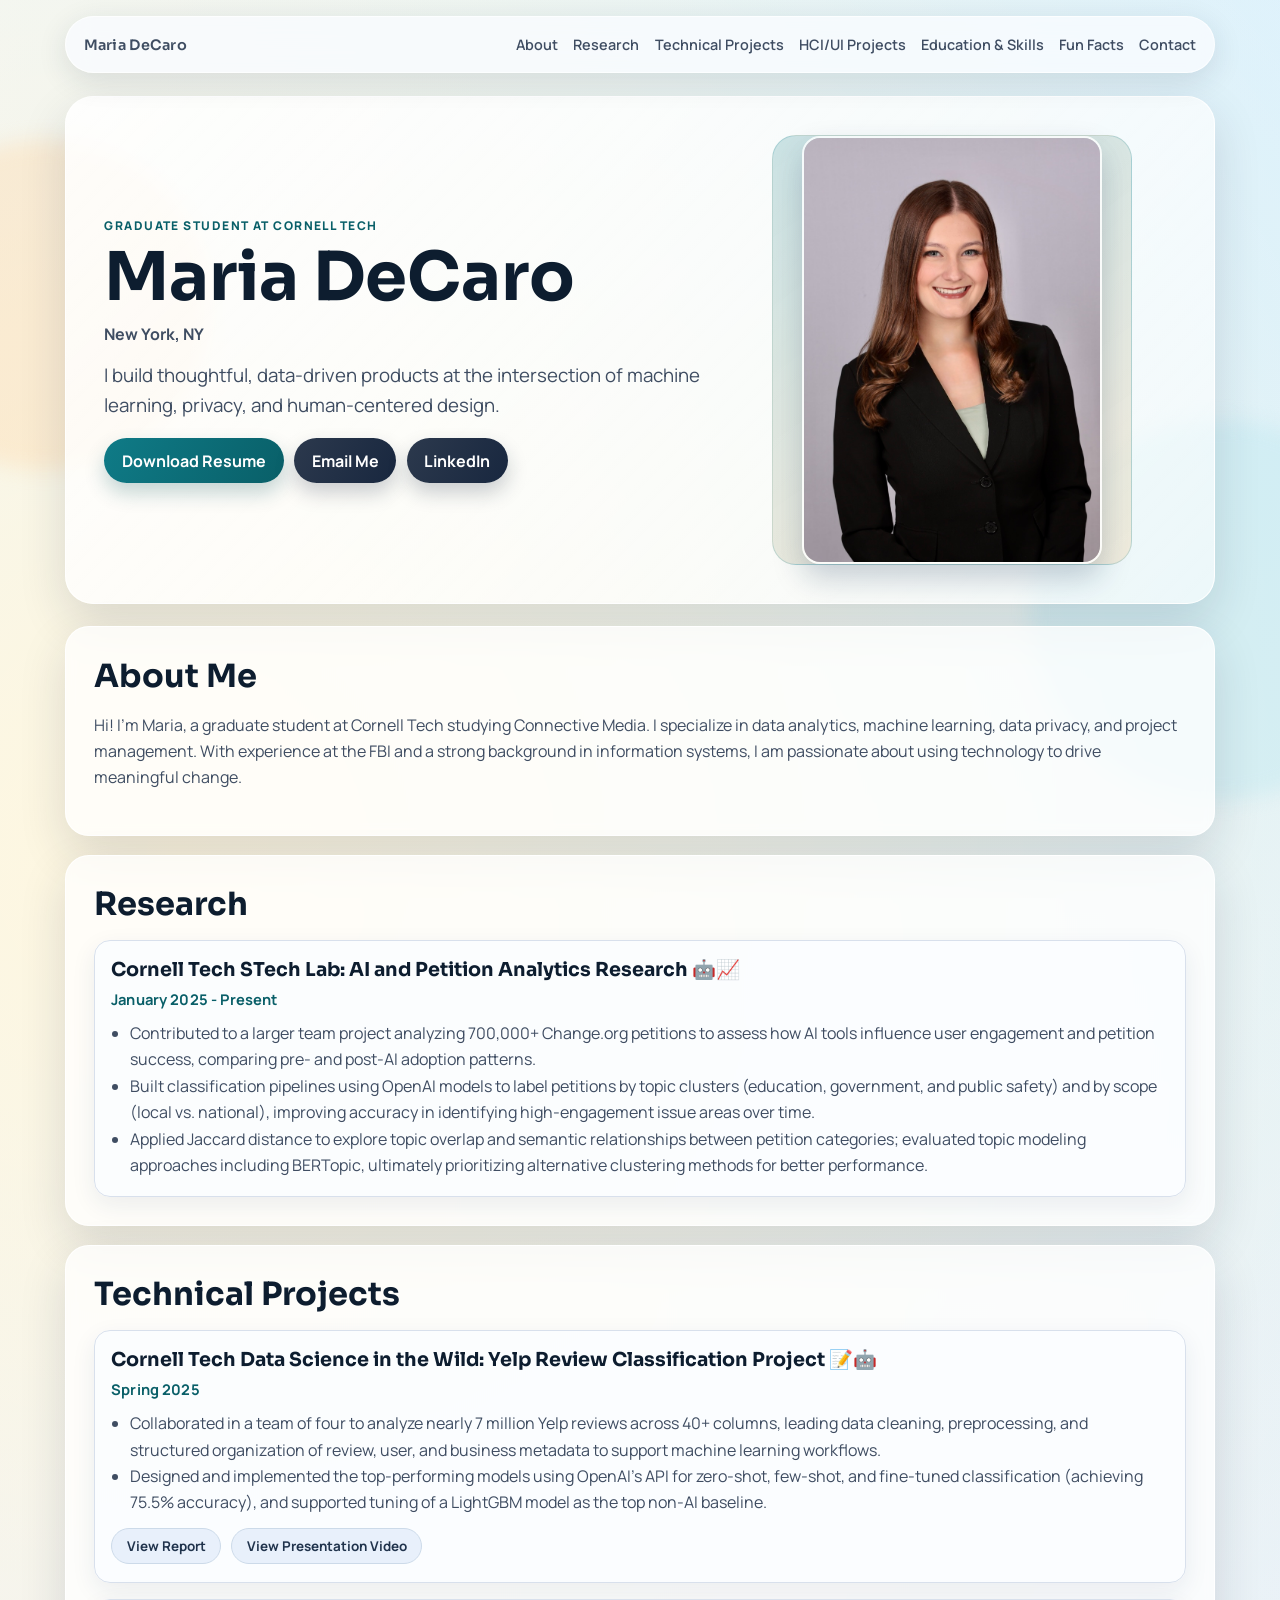
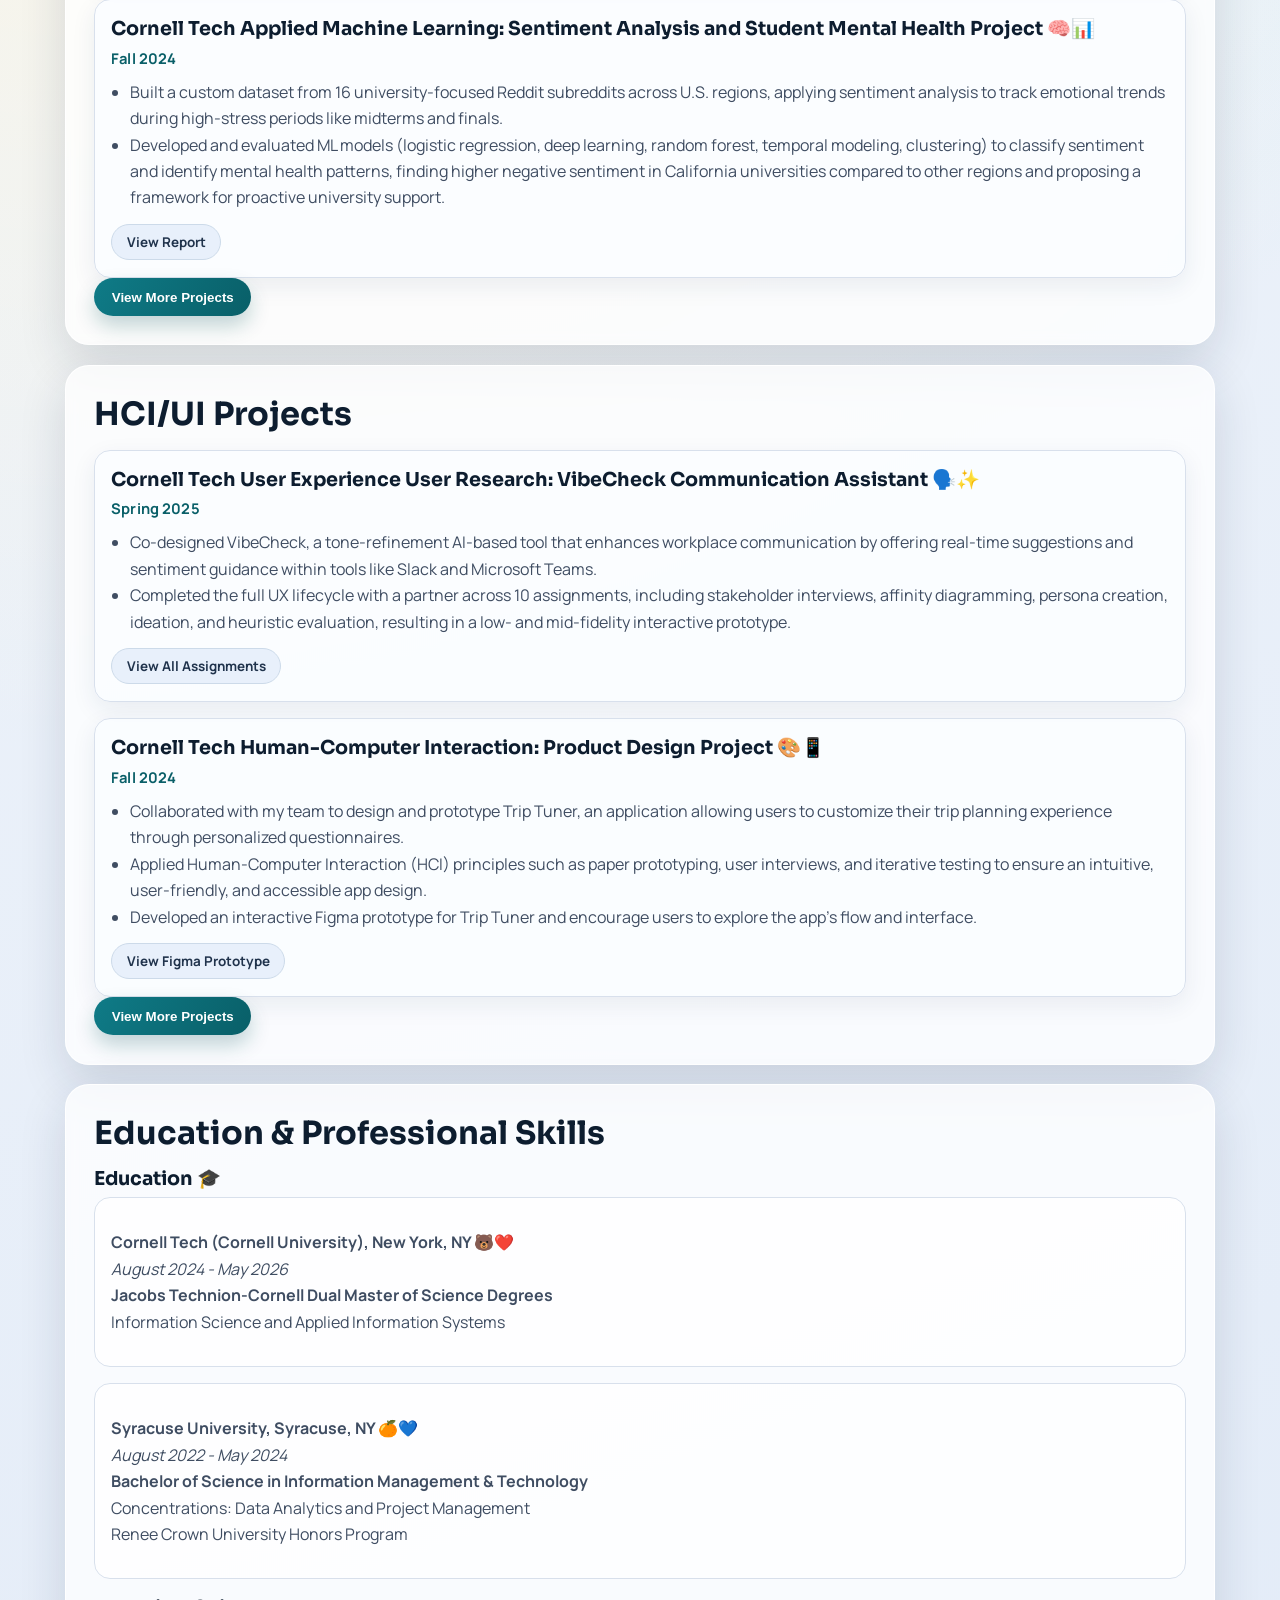
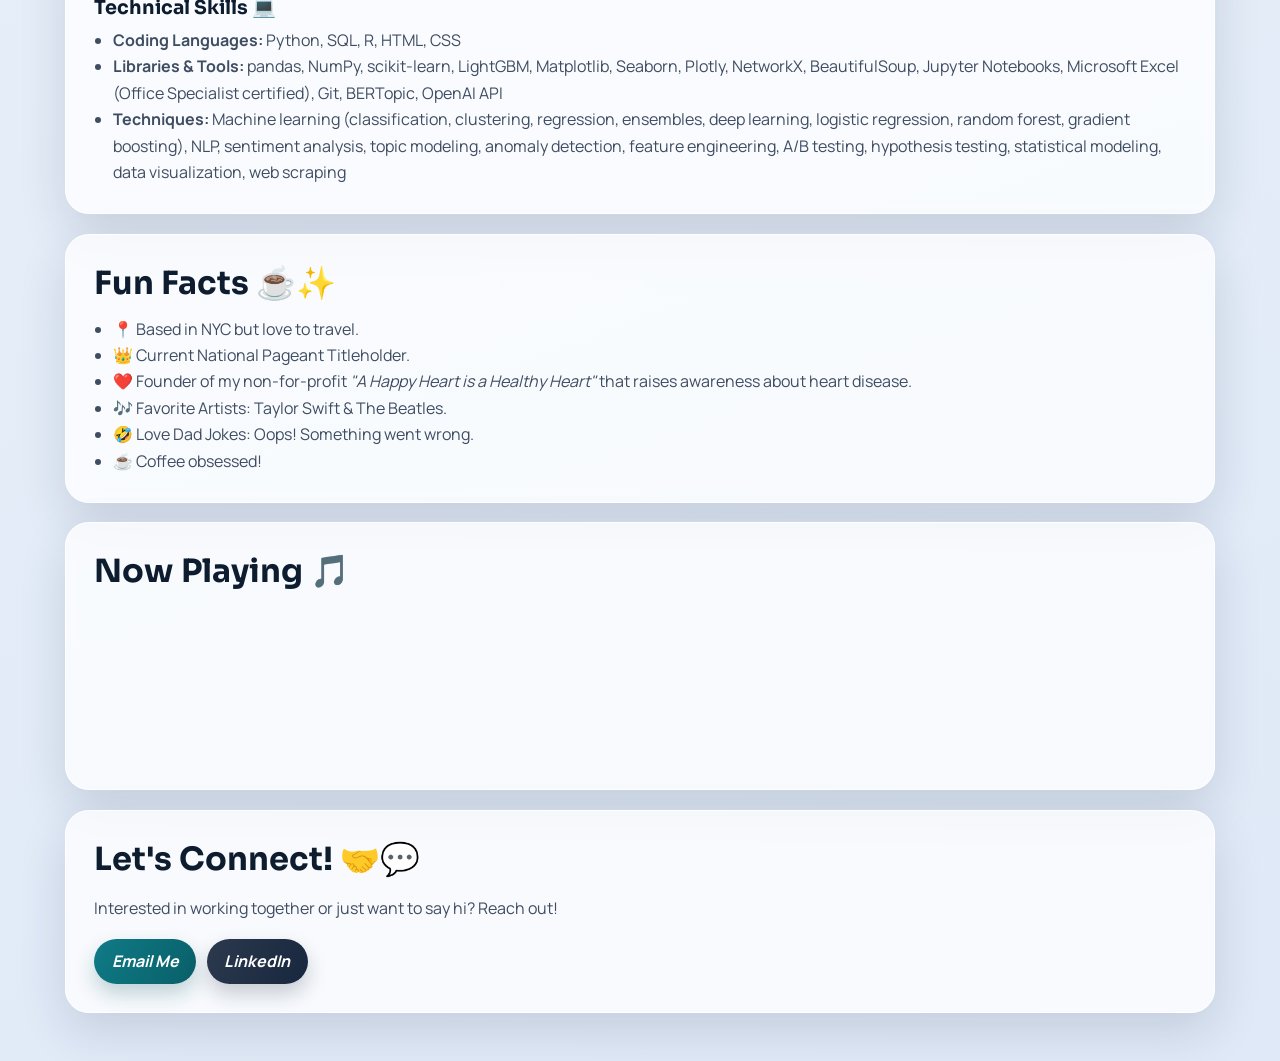
==== index.html @ 607685f5 "updated UI of website" ====
<!DOCTYPE html>
<html lang="en">
<head>
    <meta charset="UTF-8">
    <meta name="viewport" content="width=device-width, initial-scale=1.0">
    <title>Maria DeCaro | Portfolio</title>
    <meta name="description" content="Explore my work, projects, and passions. Let's connect!">
    <meta property="og:url" content="https://maria-decaro.github.io/homepage/">
    <meta property="og:type" content="website">
    <meta property="og:title" content="Maria DeCaro | Portfolio">
    <meta property="og:image" content="https://maria-decaro.github.io/homepage/preview.png">
    <meta property="og:image:alt" content="Maria DeCaro's headshot">
    <meta property="og:description" content="Explore my work, projects, and passions. Let's connect!">
    <meta itemprop="name" content="Maria DeCaro | Portfolio">
    <meta itemprop="description" content="Explore my work, projects, and passions. Let's connect!">
    <meta itemprop="image" content="https://maria-decaro.github.io/homepage/preview.png">
    <script type="application/ld+json">
    {
      "@context": "http://schema.org",
      "@type": "WebPage",
      "name": "Maria DeCaro | Portfolio",
      "image": "https://maria-decaro.github.io/homepage/preview.png",
      "description": "Explore my work, projects, and passions. Let's connect!",
      "url": "https://maria-decaro.github.io/homepage/"
    }
    </script>
    <link rel="alternate" type="text/xml+oembed" href="https://maria-decaro.github.io/homepage/oembed_rich.xml" title="Maria DeCaro | Portfolio">
    <link rel="alternate" type="text/xml+oembed" href="https://maria-decaro.github.io/homepage/oembed_photo.xml" title="Maria DeCaro | Portfolio">
    <link rel="alternate" type="text/xml+oembed" href="https://maria-decaro.github.io/homepage/oembed_video.xml" title="Maria DeCaro | Portfolio">
    <link rel="alternate" type="text/xml+oembed" href="https://maria-decaro.github.io/homepage/oembed_link.xml" title="Maria DeCaro | Portfolio">
    <link rel="alternate" type="application/json+oembed" href="https://maria-decaro.github.io/homepage/oembed_rich.json" title="Maria DeCaro | Portfolio">
    <link rel="alternate" type="application/json+oembed" href="https://maria-decaro.github.io/homepage/oembed_photo.json" title="Maria DeCaro | Portfolio">
    <link rel="alternate" type="application/json+oembed" href="https://maria-decaro.github.io/homepage/oembed_video.json" title="Maria DeCaro | Portfolio">
    <link rel="alternate" type="application/json+oembed" href="https://maria-decaro.github.io/homepage/oembed_link.json" title="Maria DeCaro | Portfolio">
    <link rel="stylesheet" href="css/style.css">
</head>
<body>
    <div class="bg-orb orb-1"></div>
    <div class="bg-orb orb-2"></div>

    <nav class="site-nav">
        <a href="#" class="nav-brand">Maria DeCaro</a>
        <button class="nav-toggle" id="nav-toggle" aria-label="Toggle navigation" aria-expanded="false">
            <span></span>
            <span></span>
            <span></span>
        </button>
        <ul id="nav-menu">
            <li><a href="#about">About</a></li>
            <li><a href="#research">Research</a></li>
            <li><a href="#tech_projects">Technical Projects</a></li>
            <li><a href="#hci_projects">HCI/UI Projects</a></li>
            <li><a href="#education-profskills">Education & Skills</a></li>
            <li><a href="#fun-facts">Fun Facts</a></li>
            <li><a href="#contact">Contact</a></li>
        </ul>
    </nav>

    <header class="hero reveal">
        <div class="hero-copy">
            <p class="eyebrow">Graduate Student at Cornell Tech</p>
            <h1>Maria DeCaro</h1>
            <p class="location">New York, NY</p>
            <p class="lead">I build thoughtful, data-driven products at the intersection of machine learning, privacy, and human-centered design.</p>
            <div class="button-group">
                <a href="Maria_DeCaro_Resume_April2026.pdf" class="btn">Download Resume</a>
                <a href="mailto:mariasdecaro@gmail.com" class="btn btn-secondary">Email Me</a>
                <a href="https://www.linkedin.com/in/maria-decaro/" target="_blank" rel="noopener noreferrer" class="btn btn-secondary">LinkedIn</a>
            </div>
        </div>
        <div class="hero-photo-wrap">
            <img src="headshot.jpg" alt="Portrait of Maria DeCaro" class="profile-image">
        </div>
    </header>

    <main>
        <section id="about" class="panel reveal">
            <h2>About Me</h2>
            <p>Hi! I'm Maria, a graduate student at Cornell Tech studying Connective Media. I specialize in data analytics, machine learning, data privacy, and project management. With experience at the FBI and a strong background in information systems, I am passionate about using technology to drive meaningful change.</p>
        </section>

        <section id="research" class="panel reveal">
            <h2>Research</h2>
            <article class="project">
                <h3><strong>Cornell Tech STech Lab:</strong> AI and Petition Analytics Research 🤖📈</h3>
                <h4>January 2025 - Present</h4>
                <ul>
                    <li>Contributed to a larger team project analyzing 700,000+ Change.org petitions to assess how AI tools influence user engagement and petition success, comparing pre- and post-AI adoption patterns.</li>
                    <li>Built classification pipelines using OpenAI models to label petitions by topic clusters (education, government, and public safety) and by scope (local vs. national), improving accuracy in identifying high-engagement issue areas over time.</li>
                    <li>Applied Jaccard distance to explore topic overlap and semantic relationships between petition categories; evaluated topic modeling approaches including BERTopic, ultimately prioritizing alternative clustering methods for better performance.</li>
                </ul>
            </article>
        </section>

        <section id="tech_projects" class="panel reveal">
            <h2>Technical Projects</h2>
            <article class="project">
                <h3><strong>Cornell Tech Data Science in the Wild:</strong> Yelp Review Classification Project 📝🤖</h3>
                <h4>Spring 2025</h4>
                <ul>
                    <li>Collaborated in a team of four to analyze nearly 7 million Yelp reviews across 40+ columns, leading data cleaning, preprocessing, and structured organization of review, user, and business metadata to support machine learning workflows.</li>
                    <li>Designed and implemented the top-performing models using OpenAI’s API for zero-shot, few-shot, and fine-tuned classification (achieving 75.5% accuracy), and supported tuning of a LightGBM model as the top non-AI baseline.</li>
                </ul>
                <div class="project-actions">
                    <a href="Data_Science_in_the_Wild_Final_Report.pdf" class="btn-small">View Report</a>
                    <a href="https://drive.google.com/file/d/1XoEaKG5qUBzHA_Q3C5388-C3gp7YVzqk/view?usp=sharing" class="btn-small">View Presentation Video</a>
                </div>
            </article>

            <article class="project">
                <h3><strong>Cornell Tech Applied Machine Learning:</strong> Sentiment Analysis and Student Mental Health Project 🧠📊</h3>
                <h4>Fall 2024</h4>
                <ul>
                    <li>Built a custom dataset from 16 university-focused Reddit subreddits across U.S. regions, applying sentiment analysis to track emotional trends during high-stress periods like midterms and finals.</li>
                    <li>Developed and evaluated ML models (logistic regression, deep learning, random forest, temporal modeling, clustering) to classify sentiment and identify mental health patterns, finding higher negative sentiment in California universities compared to other regions and proposing a framework for proactive university support.</li>
                </ul>
                <div class="project-actions">
                    <a href="AML_Final_Report.pdf" class="btn-small">View Report</a>
                </div>
            </article>

            <button id="view-more-tech-projects" class="btn">View More Projects</button>
            <div id="more-tech-projects" class="hidden">
                <article class="project">
                    <h3>Cornell Tech Trust &amp; Safety: Labeling Giveaway Scams on Bluesky 🤖💸</h3>
                    <h4>Spring 2025</h4>
                    <ul>
                        <li>Collaborated in a team of three using pair programming to build a rule-based labeler and design a multi-tiered content moderation policy for detecting fraudulent giveaway scams on Bluesky, integrating platform data and safety principles.</li>
                        <li>Led bot detection work by testing an Isolation Forest model (ultimately ineffective) and implementing a threshold-based method using linear regression on account metrics, achieving 89.5% accuracy in classifying bot-like accounts.</li>
                    </ul>
                    <div class="project-actions">
                        <a href="https://github.com/RachMink/cs5342-spring2025-team7/tree/main/bluesky-assign3" class="btn-small">View Code</a>
                        <a href="https://drive.google.com/file/d/1r-C16cA2pF5BFdZ-2VKHx67okb9uZqFE/view?usp=sharing" class="btn-small">View Presentation Video</a>
                    </div>
                </article>

                <article class="project">
                    <h3>Cornell Tech Applied Machine Learning: Sentiment Analysis on Tweets 🐦📊</h3>
                    <h4>Fall 2024</h4>
                    <ul>
                        <li>Collaborated with my team to implement a hybrid sentiment analysis model on a dataset of labeled and unlabeled tweets, combining both supervised and unsupervised learning methods.</li>
                        <li>Applied text preprocessing (cleaning, tokenization, vectorization) and trained Multinomial Naive Bayes and Logistic Regression classifiers on labeled data.</li>
                        <li>Improved model accuracy to 95.4% by using unsupervised learning to label unlabeled tweets and augment the dataset with Logistic Regression predictions.</li>
                    </ul>
                    <div class="project-actions">
                        <a href="AML_Midterm_Report.pdf" class="btn-small">View Report</a>
                    </div>
                </article>

                <article class="project">
                    <h3>Cornell Tech Building Start-Up Systems: NYC AlgoMatcher Website 🏙️🧠💻</h3>
                    <h4>Spring 2025</h4>
                    <ul>
                        <li>Collaborated in a two-person coding team to develop a public-facing site that helps NYC residents understand which city-run algorithms may process their personal data, based on responses to a 17-question survey.</li>
                        <li>Independently built the full survey page, dynamic progress bar, and navigation bar using React, Next.js, and Tailwind CSS, ensuring a responsive and polished user experience.</li>
                        <li>Led front-end deployment on Vercel, resolving GitHub repo ownership and routing issues by reconfiguring the project structure and restoring proper App Router functionality.</li>
                    </ul>
                    <div class="project-actions">
                        <a href="https://nyc-algo-matcher.vercel.app/" class="btn-small">Deployed Website</a>
                        <a href="https://github.com/maria-decaro/nyc-algo-matcher" class="btn-small">View Code</a>
                    </div>
                </article>

                <article class="project">
                    <h3><strong>Syracuse University Data Mining:</strong> Applied Machine Learning Loan Default Prediction Models 💰📈</h3>
                    <h4>Spring 2024</h4>
                    <ul>
                        <li>Coded a Python program to predict loan default probability using bank data, applying machine learning models such as Random Forest (highest accuracy), Gradient Boosting Machine, and Linear Regression to assess financial risk.</li>
                        <li>Collaborated with teammates to implement SMOTE for imbalanced data handling, improving model performance and gaining insights into borrower risk factors, demonstrating how machine learning can aid banks in decision-making and risk management.</li>
                    </ul>
                    <div class="project-actions">
                        <a href="data_mining_final.pdf" class="btn-small">View Report Presentation</a>
                    </div>
                </article>
            </div>
        </section>

        <section id="hci_projects" class="panel reveal">
            <h2>HCI/UI Projects</h2>
            <article class="project">
                <h3><strong>Cornell Tech User Experience User Research:</strong> VibeCheck Communication Assistant 🗣️✨</h3>
                <h4>Spring 2025</h4>
                <ul>
                    <li>Co-designed VibeCheck, a tone-refinement AI-based tool that enhances workplace communication by offering real-time suggestions and sentiment guidance within tools like Slack and Microsoft Teams.</li>
                    <li>Completed the full UX lifecycle with a partner across 10 assignments, including stakeholder interviews, affinity diagramming, persona creation, ideation, and heuristic evaluation, resulting in a low- and mid-fidelity interactive prototype.</li>
                </ul>
                <div class="project-actions">
                    <a href="https://drive.google.com/drive/folders/1XEyEli1j8WmbD2kFbAJULu0ilezgaVb5?usp=sharing" class="btn-small">View All Assignments</a>
                </div>
            </article>

            <article class="project">
                <h3><strong>Cornell Tech Human-Computer Interaction:</strong> Product Design Project 🎨📱</h3>
                <h4>Fall 2024</h4>
                <ul>
                    <li>Collaborated with my team to design and prototype Trip Tuner, an application allowing users to customize their trip planning experience through personalized questionnaires.</li>
                    <li>Applied Human-Computer Interaction (HCI) principles such as paper prototyping, user interviews, and iterative testing to ensure an intuitive, user-friendly, and accessible app design.</li>
                    <li>Developed an interactive Figma prototype for Trip Tuner and encourage users to explore the app's flow and interface.</li>
                </ul>
                <div class="project-actions">
                    <a href="https://www.figma.com/proto/x0NF2pzCG3eEhROfRzOzbx/Travel-Planning-Assistant?node-id=0-1&t=OelXJfwcU7cAC0zX-1" class="btn-small">View Figma Prototype</a>
                </div>
            </article>

            <button id="view-more-hci-projects" class="btn">View More Projects</button>
            <div id="more-hci-projects" class="hidden">
                <article class="project">
                    <h3>Cornell Tech Psychological and Social Aspects of Technology: Interview Bias and AI 🤖🗣️</h3>
                    <h4>Fall 2024</h4>
                    <ul>
                        <li>Replicated and expanded Martin and Nagao's 1989 study to explore how AI-led interviews influence social desirability bias and self-reported honesty.</li>
                        <li>Designed an experiment with human-led, AI-led, and computerized interview conditions to assess responses, including social desirability and GPA accuracy.</li>
                        <li>Found that AI interviews led to higher social desirability bias, highlighting the psychological dynamics in AI recruitment.</li>
                    </ul>
                    <div class="project-actions">
                        <a href="PyschSocial_Final.pdf" class="btn-small">View Report</a>
                    </div>
                </article>
            </div>
        </section>

        <section id="education-profskills" class="panel reveal">
            <h2>Education &amp; Professional Skills</h2>
            <h3>Education 🎓</h3>

            <div class="school">
                <p><strong>Cornell Tech (Cornell University), New York, NY 🐻❤️</strong><br><em>August 2024 - May 2026</em><br><strong>Jacobs Technion-Cornell Dual Master of Science Degrees</strong><br>Information Science and Applied Information Systems</p>
            </div>

            <div class="school">
                <p><strong>Syracuse University, Syracuse, NY 🍊💙</strong><br><em>August 2022 - May 2024</em><br><strong>Bachelor of Science in Information Management &amp; Technology</strong><br>Concentrations: Data Analytics and Project Management<br>Renee Crown University Honors Program</p>
            </div>

            <h3>Technical Skills 💻</h3>
            <ul>
                <li><strong>Coding Languages:</strong> Python, SQL, R, HTML, CSS</li>
                <li><strong>Libraries &amp; Tools:</strong> pandas, NumPy, scikit-learn, LightGBM, Matplotlib, Seaborn, Plotly, NetworkX, BeautifulSoup, Jupyter Notebooks, Microsoft Excel (Office Specialist certified), Git, BERTopic, OpenAI API</li>
                <li><strong>Techniques:</strong> Machine learning (classification, clustering, regression, ensembles, deep learning, logistic regression, random forest, gradient boosting), NLP, sentiment analysis, topic modeling, anomaly detection, feature engineering, A/B testing, hypothesis testing, statistical modeling, data visualization, web scraping</li>
            </ul>
        </section>

        <section id="fun-facts" class="panel reveal">
            <h2>Fun Facts ☕✨</h2>
            <ul>
                <li>📍 Based in NYC but love to travel.</li>
                <li>👑 Current National Pageant Titleholder.</li>
                <li>❤️ Founder of my non-for-profit <i>"A Happy Heart is a Healthy Heart"</i> that raises awareness about heart disease.</li>
                <li>🎶 Favorite Artists: Taylor Swift &amp; The Beatles.</li>
                <li>🤣 Love Dad Jokes: <span id="dad-joke">Loading joke...</span></li>
                <li>☕ Coffee obsessed!</li>
            </ul>
        </section>

        <section id="music" class="panel reveal">
            <h2>Now Playing 🎵</h2>
            <iframe src="https://open.spotify.com/embed/track/6VsvKPJ4xjVNKpI8VVZ3SV" width="100%" height="152" loading="lazy" frameborder="0" allow="autoplay; encrypted-media"></iframe>
        </section>

        <section id="contact" class="panel reveal">
            <h2>Let's Connect! 🤝💬</h2>
            <p>Interested in working together or just want to say hi? Reach out!</p>
            <address class="button-group">
                <a href="mailto:mariasdecaro@gmail.com" class="btn">Email Me</a>
                <a href="https://www.linkedin.com/in/maria-decaro/" target="_blank" rel="noopener noreferrer" class="btn btn-secondary">LinkedIn</a>
            </address>
        </section>
    </main>

    <script src="js/script.js?v=2.0"></script>
</body>
</html>
---- css/style.css ----
@import url("https://fonts.googleapis.com/css2?family=Manrope:wght@400;500;600;700;800&family=Sora:wght@600;700;800&display=swap");

:root {
    --bg-base: #f4f7fb;
    --bg-deep: #dfe9f7;
    --ink-strong: #1d2938;
    --ink-soft: #3f4d62;
    --line: #d8e0ec;
    --brand: #0f7b87;
    --brand-strong: #095f68;
    --accent: #f2a341;
    --card: rgba(255, 255, 255, 0.76);
    --shadow: 0 18px 48px rgba(18, 36, 67, 0.14);
    --radius-lg: 24px;
    --radius-md: 16px;
}

*,
*::before,
*::after {
    box-sizing: border-box;
}

html {
    scroll-behavior: smooth;
}

body {
    margin: 0;
    min-height: 100vh;
    font-family: "Manrope", sans-serif;
    color: var(--ink-strong);
    background:
        radial-gradient(circle at 14% 20%, #fff7df 0%, transparent 42%),
        radial-gradient(circle at 86% 8%, #d5f0ff 0%, transparent 38%),
        linear-gradient(160deg, var(--bg-base), var(--bg-deep));
    overflow-x: hidden;
}

.bg-orb {
    position: fixed;
    z-index: -1;
    border-radius: 50%;
    filter: blur(10px);
    opacity: 0.36;
    animation: float 16s ease-in-out infinite;
}

.orb-1 {
    width: 330px;
    height: 330px;
    background: #ffd8a8;
    left: -120px;
    top: 140px;
}

.orb-2 {
    width: 380px;
    height: 380px;
    background: #b7e6ef;
    right: -130px;
    top: 420px;
    animation-delay: -6s;
}

.site-nav {
    position: sticky;
    top: 0;
    z-index: 99;
    width: min(1150px, calc(100% - 2rem));
    margin: 1rem auto 0;
    padding: 0.9rem 1.1rem;
    border: 1px solid rgba(255, 255, 255, 0.7);
    border-radius: 999px;
    background: rgba(249, 252, 255, 0.8);
    backdrop-filter: blur(12px);
    box-shadow: 0 8px 30px rgba(24, 40, 63, 0.12);
    display: flex;
    align-items: center;
    justify-content: space-between;
    gap: 1rem;
}

.nav-brand {
    text-decoration: none;
    color: var(--ink-strong);
    font-weight: 800;
    font-family: "Sora", sans-serif;
    letter-spacing: 0.02em;
}

.site-nav ul {
    list-style: none;
    margin: 0;
    padding: 0;
    display: flex;
    align-items: center;
    gap: 0.95rem;
}

.site-nav a {
    color: var(--ink-soft);
    text-decoration: none;
    font-weight: 600;
    font-size: 0.9rem;
    transition: color 0.25s ease;
}

.site-nav a:hover,
.site-nav a:focus-visible {
    color: var(--brand-strong);
}

.nav-toggle {
    display: none;
    border: 0;
    background: transparent;
    padding: 0.25rem;
    cursor: pointer;
}

.nav-toggle span {
    display: block;
    width: 26px;
    height: 2.6px;
    border-radius: 6px;
    background: var(--ink-strong);
    margin: 4.4px 0;
}

.hero {
    width: min(1150px, calc(100% - 2rem));
    margin: 1.4rem auto 0;
    padding: clamp(1.4rem, 3vw, 3rem);
    border-radius: calc(var(--radius-lg) + 4px);
    border: 1px solid rgba(255, 255, 255, 0.9);
    background: linear-gradient(135deg, rgba(255, 255, 255, 0.86), rgba(255, 255, 255, 0.58));
    box-shadow: var(--shadow);
    display: grid;
    gap: 1.6rem;
    grid-template-columns: 1.2fr 0.9fr;
    align-items: center;
}

.eyebrow {
    margin: 0;
    text-transform: uppercase;
    letter-spacing: 0.12em;
    font-size: 0.75rem;
    color: var(--brand-strong);
    font-weight: 800;
}

h1,
h2,
h3 {
    margin: 0;
    font-family: "Sora", sans-serif;
    color: #0d1d2f;
}

h1 {
    font-size: clamp(2.3rem, 7vw, 4.2rem);
    line-height: 1.05;
    margin-top: 0.35rem;
}

h2 {
    font-size: clamp(1.45rem, 3.2vw, 2rem);
    margin-bottom: 0.8rem;
}

h3 {
    font-size: clamp(1.03rem, 2.2vw, 1.2rem);
    line-height: 1.35;
    margin-bottom: 0.35rem;
}

h4 {
    margin: 0 0 0.7rem;
    color: var(--brand-strong);
    font-size: 0.92rem;
    letter-spacing: 0.01em;
}

.lead,
.location {
    color: var(--ink-soft);
}

.lead {
    font-size: clamp(1rem, 2.2vw, 1.17rem);
    line-height: 1.62;
    max-width: 62ch;
    margin: 0.8rem 0 0;
}

.location {
    margin: 0.55rem 0 0;
    font-weight: 700;
}

.hero-photo-wrap {
    justify-self: center;
    display: grid;
    place-items: center;
    width: min(100%, 360px);
    aspect-ratio: 0.93;
    border-radius: 24px;
    background: linear-gradient(145deg, rgba(15, 123, 135, 0.2), rgba(242, 163, 65, 0.16));
    border: 1px solid rgba(15, 123, 135, 0.18);
}

.profile-image {
    width: calc(100% - 1.3rem);
    max-width: 300px;
    border-radius: 18px;
    border: 2px solid rgba(255, 255, 255, 0.8);
    box-shadow: 0 14px 30px rgba(15, 42, 76, 0.22);
    transition: transform 0.35s ease;
}

.hero-photo-wrap:hover .profile-image {
    transform: translateY(-6px);
}

main {
    width: min(1150px, calc(100% - 2rem));
    margin: 1.4rem auto 3rem;
    display: grid;
    gap: 1.2rem;
}

.panel {
    border-radius: var(--radius-lg);
    border: 1px solid rgba(255, 255, 255, 0.9);
    background: var(--card);
    backdrop-filter: blur(6px);
    box-shadow: var(--shadow);
    padding: clamp(1.1rem, 2.2vw, 1.9rem);
}

.project {
    margin-top: 1rem;
    padding: 1rem 1rem 1.1rem;
    border-radius: var(--radius-md);
    border: 1px solid var(--line);
    background: rgba(250, 253, 255, 0.82);
    box-shadow: 0 8px 24px rgba(23, 48, 84, 0.08);
}

p,
li {
    line-height: 1.65;
    color: var(--ink-soft);
}

ul {
    margin: 0.35rem 0 0;
    padding-left: 1.2rem;
}

.school {
    margin-bottom: 1rem;
    padding: 0.95rem 1rem;
    border: 1px solid var(--line);
    border-radius: var(--radius-md);
    background: rgba(255, 255, 255, 0.7);
}

.button-group,
.project-actions {
    display: flex;
    flex-wrap: wrap;
    gap: 0.65rem;
}

.button-group {
    margin-top: 1.1rem;
}

.project-actions {
    margin-top: 0.8rem;
}

.btn,
.btn-small {
    text-decoration: none;
    cursor: pointer;
    border-radius: 999px;
    border: 0;
    transition: transform 0.2s ease, box-shadow 0.2s ease, background-color 0.2s ease;
}

.btn {
    display: inline-flex;
    align-items: center;
    justify-content: center;
    padding: 0.72rem 1.1rem;
    font-weight: 700;
    background: linear-gradient(120deg, var(--brand), var(--brand-strong));
    color: #fff;
    box-shadow: 0 10px 20px rgba(10, 79, 86, 0.24);
}

.btn-secondary {
    background: linear-gradient(120deg, #2c394d, #18273f);
    box-shadow: 0 10px 20px rgba(21, 36, 58, 0.22);
}

.btn-small {
    display: inline-flex;
    align-items: center;
    justify-content: center;
    padding: 0.5rem 0.9rem;
    font-size: 0.84rem;
    font-weight: 700;
    background: #e8f0fb;
    color: #20334c;
    border: 1px solid #ccdae9;
}

.btn:hover,
.btn-small:hover,
.btn:focus-visible,
.btn-small:focus-visible {
    transform: translateY(-2px);
}

.btn-small:hover,
.btn-small:focus-visible {
    background: #dce9f9;
}

.hidden {
    display: none;
}

#music iframe {
    border: 0;
    border-radius: 14px;
}

.reveal {
    opacity: 0;
    transform: translateY(18px);
    transition: opacity 0.55s ease, transform 0.55s ease;
}

.reveal.show {
    opacity: 1;
    transform: translateY(0);
}

@media (max-width: 980px) {
    .hero {
        grid-template-columns: 1fr;
    }

    .hero-photo-wrap {
        width: min(88%, 320px);
    }
}

@media (max-width: 860px) {
    .nav-toggle {
        display: block;
    }

    .site-nav {
        border-radius: 24px;
        flex-wrap: wrap;
    }

    .site-nav ul {
        display: none;
        width: 100%;
        flex-direction: column;
        align-items: flex-start;
        padding: 0.5rem 0.35rem 0.2rem;
        border-top: 1px solid rgba(34, 56, 82, 0.12);
    }

    .site-nav ul.active {
        display: flex;
    }

    .site-nav ul a {
        padding: 0.35rem 0;
    }
}

@media (max-width: 520px) {
    .site-nav,
    .hero,
    main {
        width: calc(100% - 1rem);
    }

    .btn {
        width: 100%;
    }

    .button-group {
        width: 100%;
    }
}

@keyframes float {
    0%,
    100% {
        transform: translateY(0px);
    }
    50% {
        transform: translateY(-18px);
    }
}
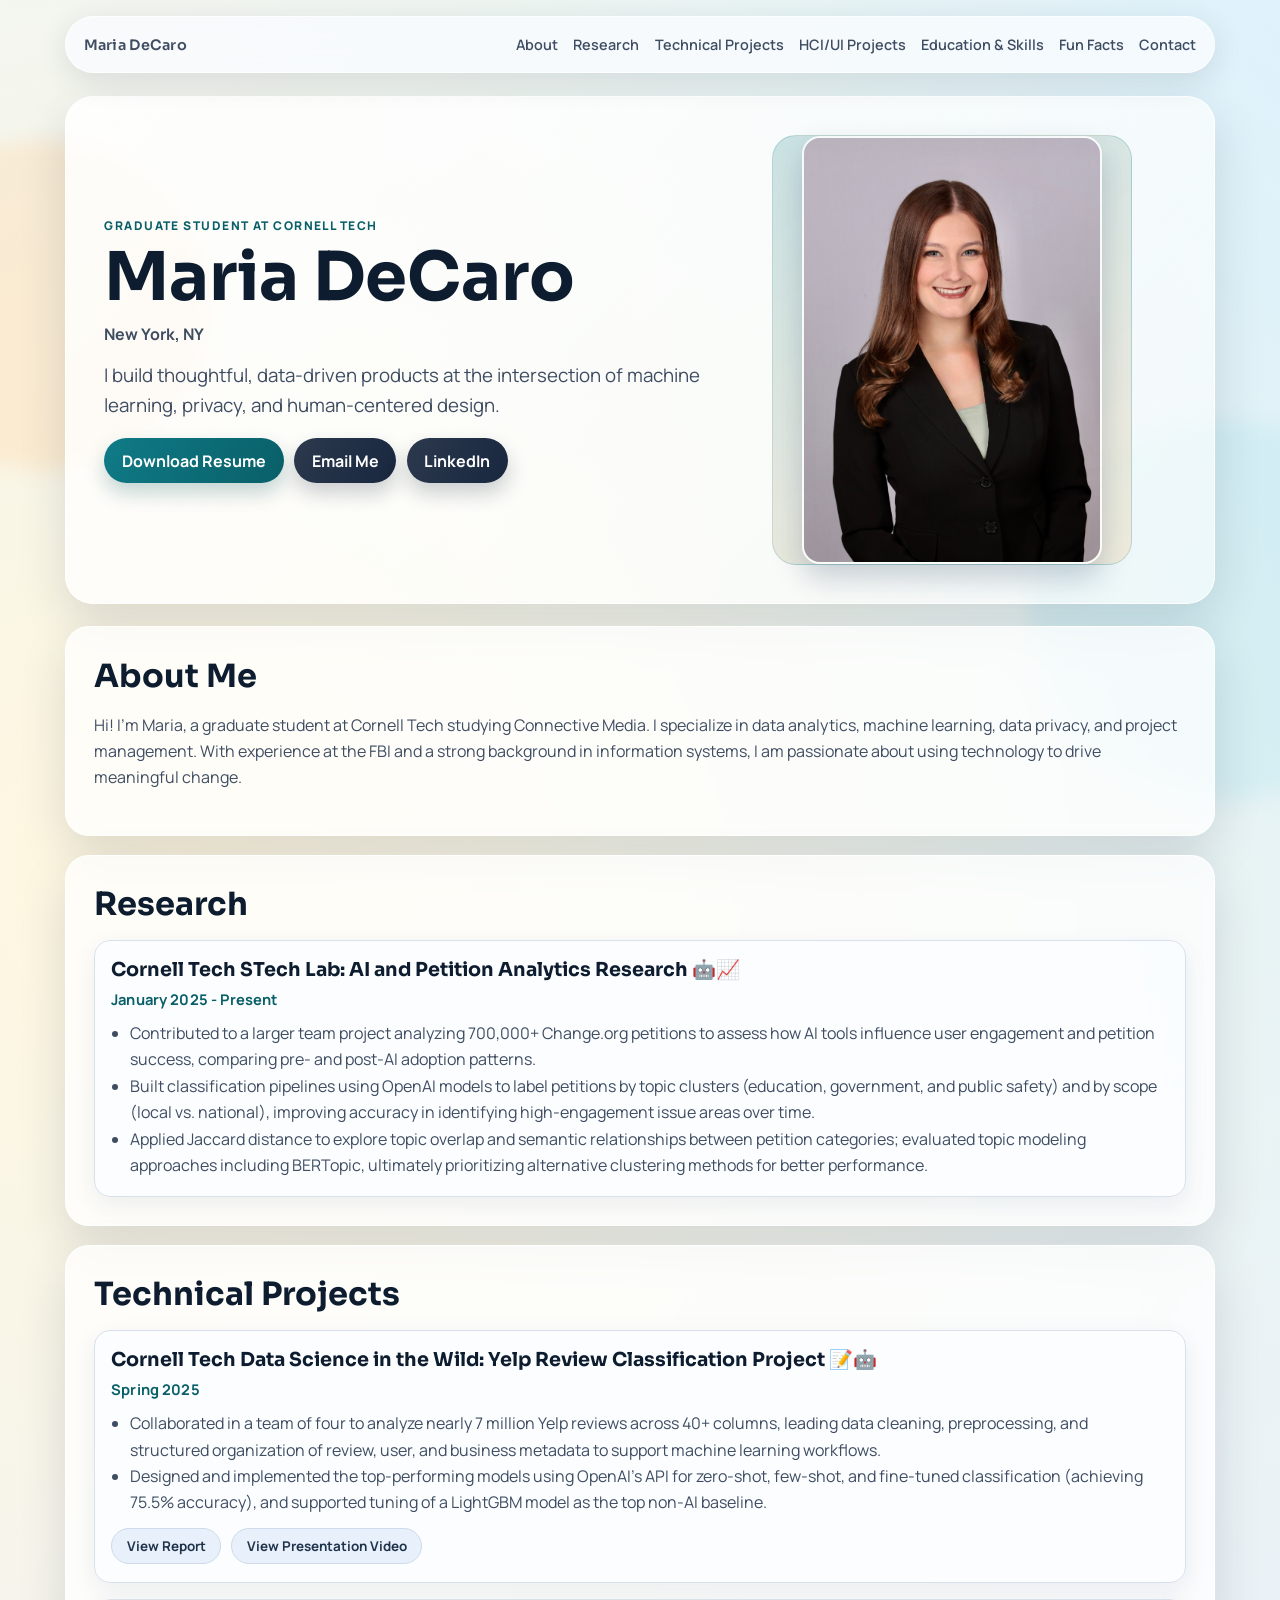
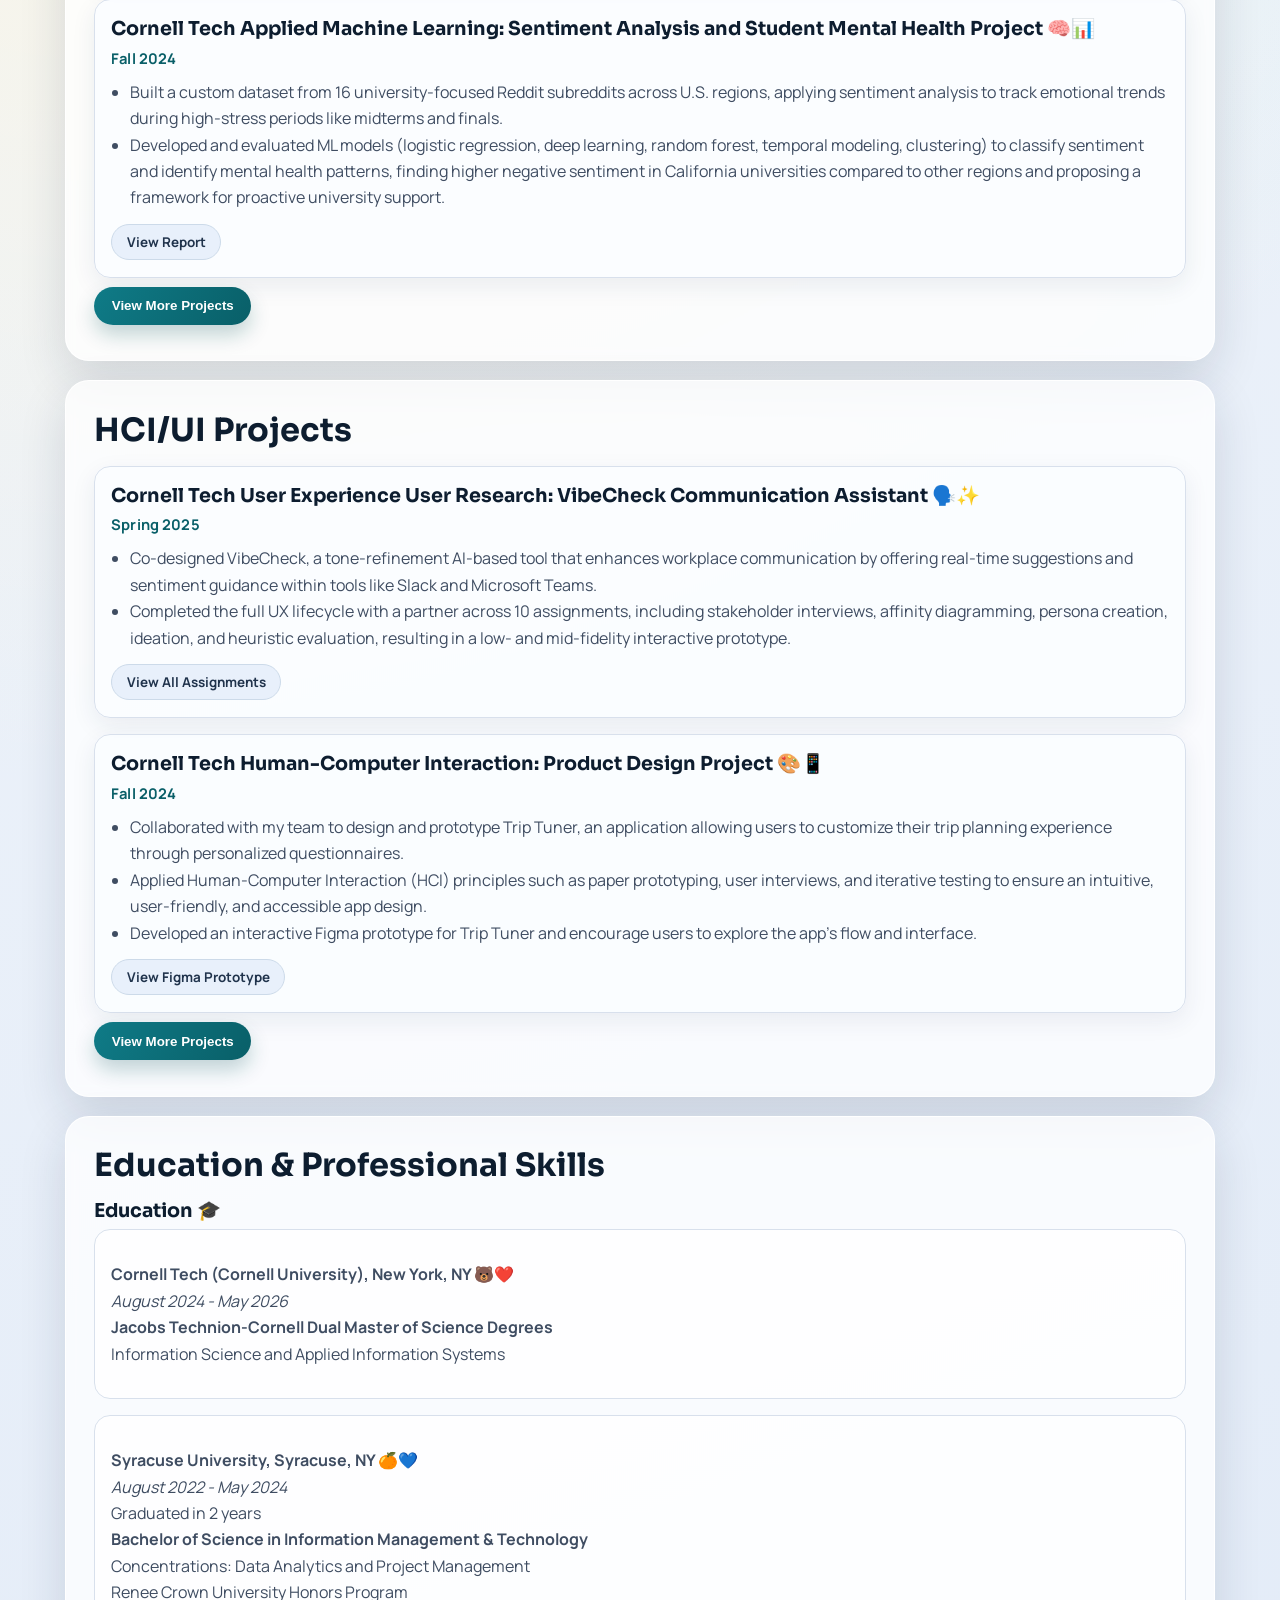
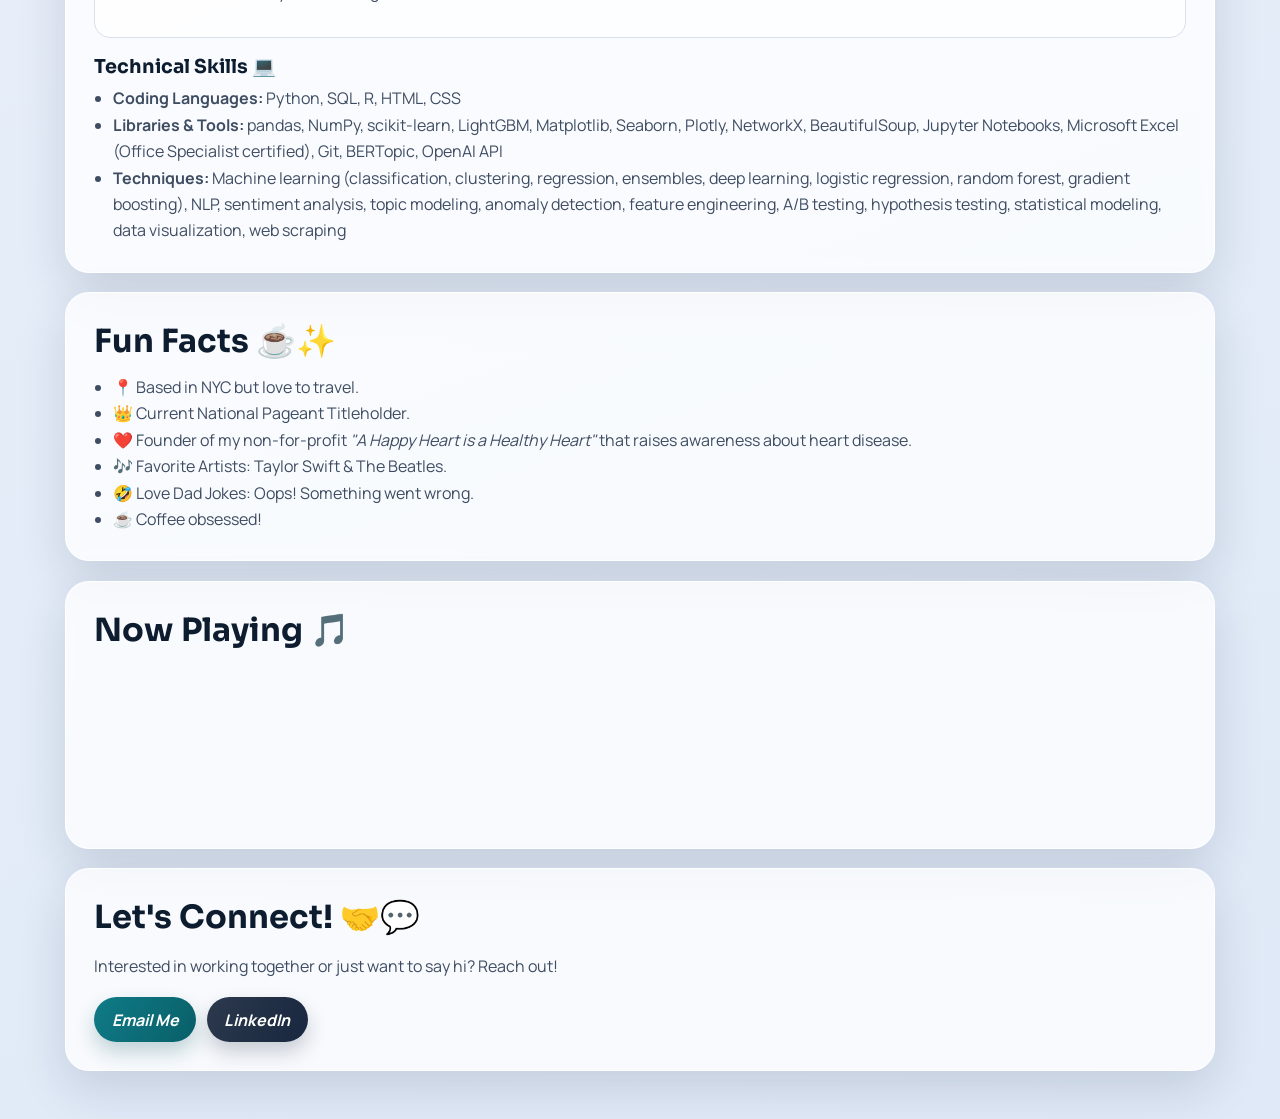
==== commit d050620b: "fixed preview and button spacing" ====
--- a/index.html
+++ b/index.html
@@ -8,18 +8,18 @@
     <meta property="og:url" content="https://maria-decaro.github.io/homepage/">
     <meta property="og:type" content="website">
     <meta property="og:title" content="Maria DeCaro | Portfolio">
-    <meta property="og:image" content="https://maria-decaro.github.io/homepage/preview.png">
+    <meta property="og:image" content="https://maria-decaro.github.io/homepage/preview.jpg">
     <meta property="og:image:alt" content="Maria DeCaro's headshot">
     <meta property="og:description" content="Explore my work, projects, and passions. Let's connect!">
     <meta itemprop="name" content="Maria DeCaro | Portfolio">
     <meta itemprop="description" content="Explore my work, projects, and passions. Let's connect!">
-    <meta itemprop="image" content="https://maria-decaro.github.io/homepage/preview.png">
+    <meta itemprop="image" content="https://maria-decaro.github.io/homepage/preview.jpg">
     <script type="application/ld+json">
     {
       "@context": "http://schema.org",
       "@type": "WebPage",
       "name": "Maria DeCaro | Portfolio",
-      "image": "https://maria-decaro.github.io/homepage/preview.png",
+      "image": "https://maria-decaro.github.io/homepage/preview.jpg",
       "description": "Explore my work, projects, and passions. Let's connect!",
       "url": "https://maria-decaro.github.io/homepage/"
     }
@@ -32,7 +32,7 @@
     <link rel="alternate" type="application/json+oembed" href="https://maria-decaro.github.io/homepage/oembed_photo.json" title="Maria DeCaro | Portfolio">
     <link rel="alternate" type="application/json+oembed" href="https://maria-decaro.github.io/homepage/oembed_video.json" title="Maria DeCaro | Portfolio">
     <link rel="alternate" type="application/json+oembed" href="https://maria-decaro.github.io/homepage/oembed_link.json" title="Maria DeCaro | Portfolio">
-    <link rel="stylesheet" href="css/style.css">
+    <link rel="stylesheet" href="css/style.css?v=2.4">
 </head>
 <body>
     <div class="bg-orb orb-1"></div>
@@ -119,7 +119,9 @@
                 </div>
             </article>
 
-            <button id="view-more-tech-projects" class="btn">View More Projects</button>
+            <div class="view-more-wrap">
+                <button id="view-more-tech-projects" class="btn">View More Projects</button>
+            </div>
             <div id="more-tech-projects" class="hidden">
                 <article class="project">
                     <h3>Cornell Tech Trust &amp; Safety: Labeling Giveaway Scams on Bluesky 🤖💸</h3>
@@ -202,7 +204,9 @@
                 </div>
             </article>
 
-            <button id="view-more-hci-projects" class="btn">View More Projects</button>
+            <div class="view-more-wrap">
+                <button id="view-more-hci-projects" class="btn">View More Projects</button>
+            </div>
             <div id="more-hci-projects" class="hidden">
                 <article class="project">
                     <h3>Cornell Tech Psychological and Social Aspects of Technology: Interview Bias and AI 🤖🗣️</h3>
@@ -228,7 +232,7 @@
             </div>
 
             <div class="school">
-                <p><strong>Syracuse University, Syracuse, NY 🍊💙</strong><br><em>August 2022 - May 2024</em><br><strong>Bachelor of Science in Information Management &amp; Technology</strong><br>Concentrations: Data Analytics and Project Management<br>Renee Crown University Honors Program</p>
+                <p><strong>Syracuse University, Syracuse, NY 🍊💙</strong><br><em>August 2022 - May 2024</em><br>Graduated in 2 years<br><strong>Bachelor of Science in Information Management &amp; Technology</strong><br>Concentrations: Data Analytics and Project Management<br>Renee Crown University Honors Program</p>
             </div>
 
             <h3>Technical Skills 💻</h3>
--- a/css/style.css
+++ b/css/style.css
@@ -336,6 +336,17 @@
     display: none;
 }
 
+.view-more-wrap {
+    display: flex;
+    justify-content: flex-start;
+    margin-top: 0.55rem;
+    margin-bottom: 0.45rem;
+}
+
+.view-more-wrap .btn {
+    margin: 0;
+}
+
 #music iframe {
     border: 0;
     border-radius: 14px;
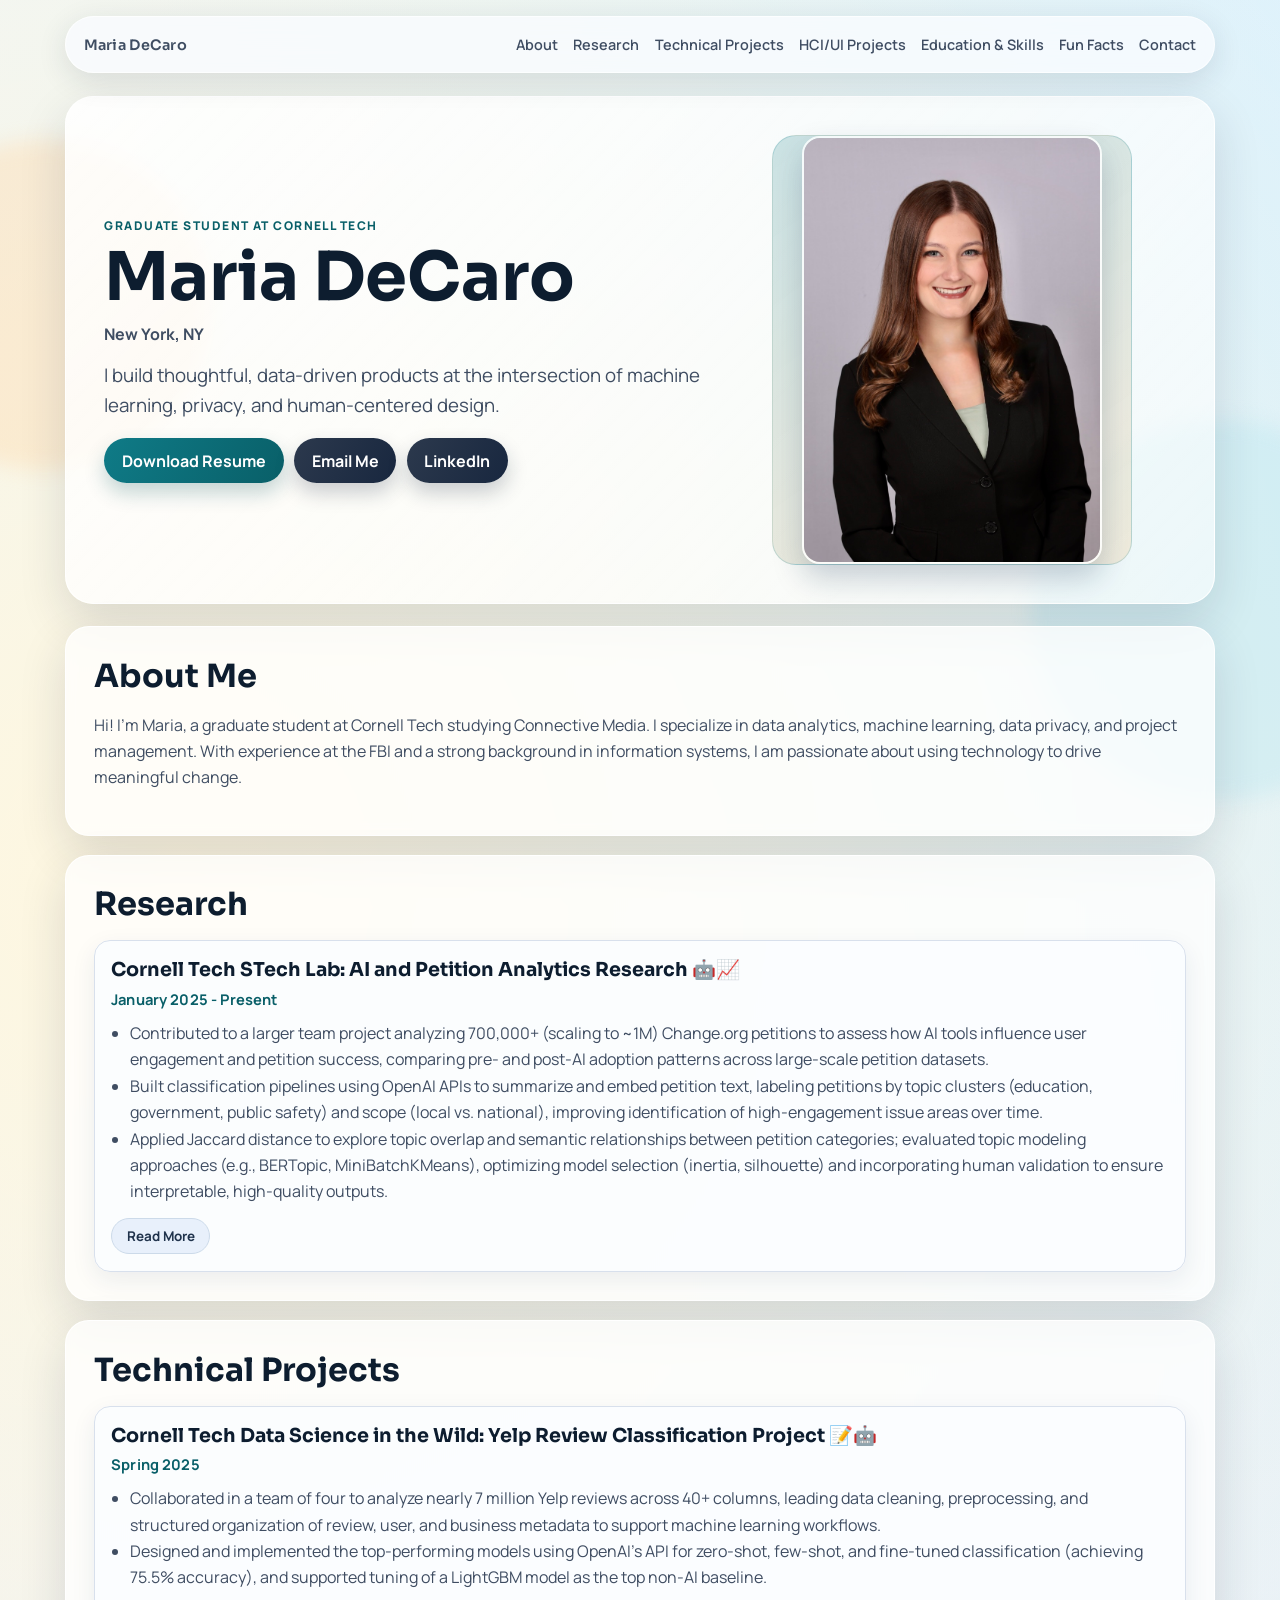
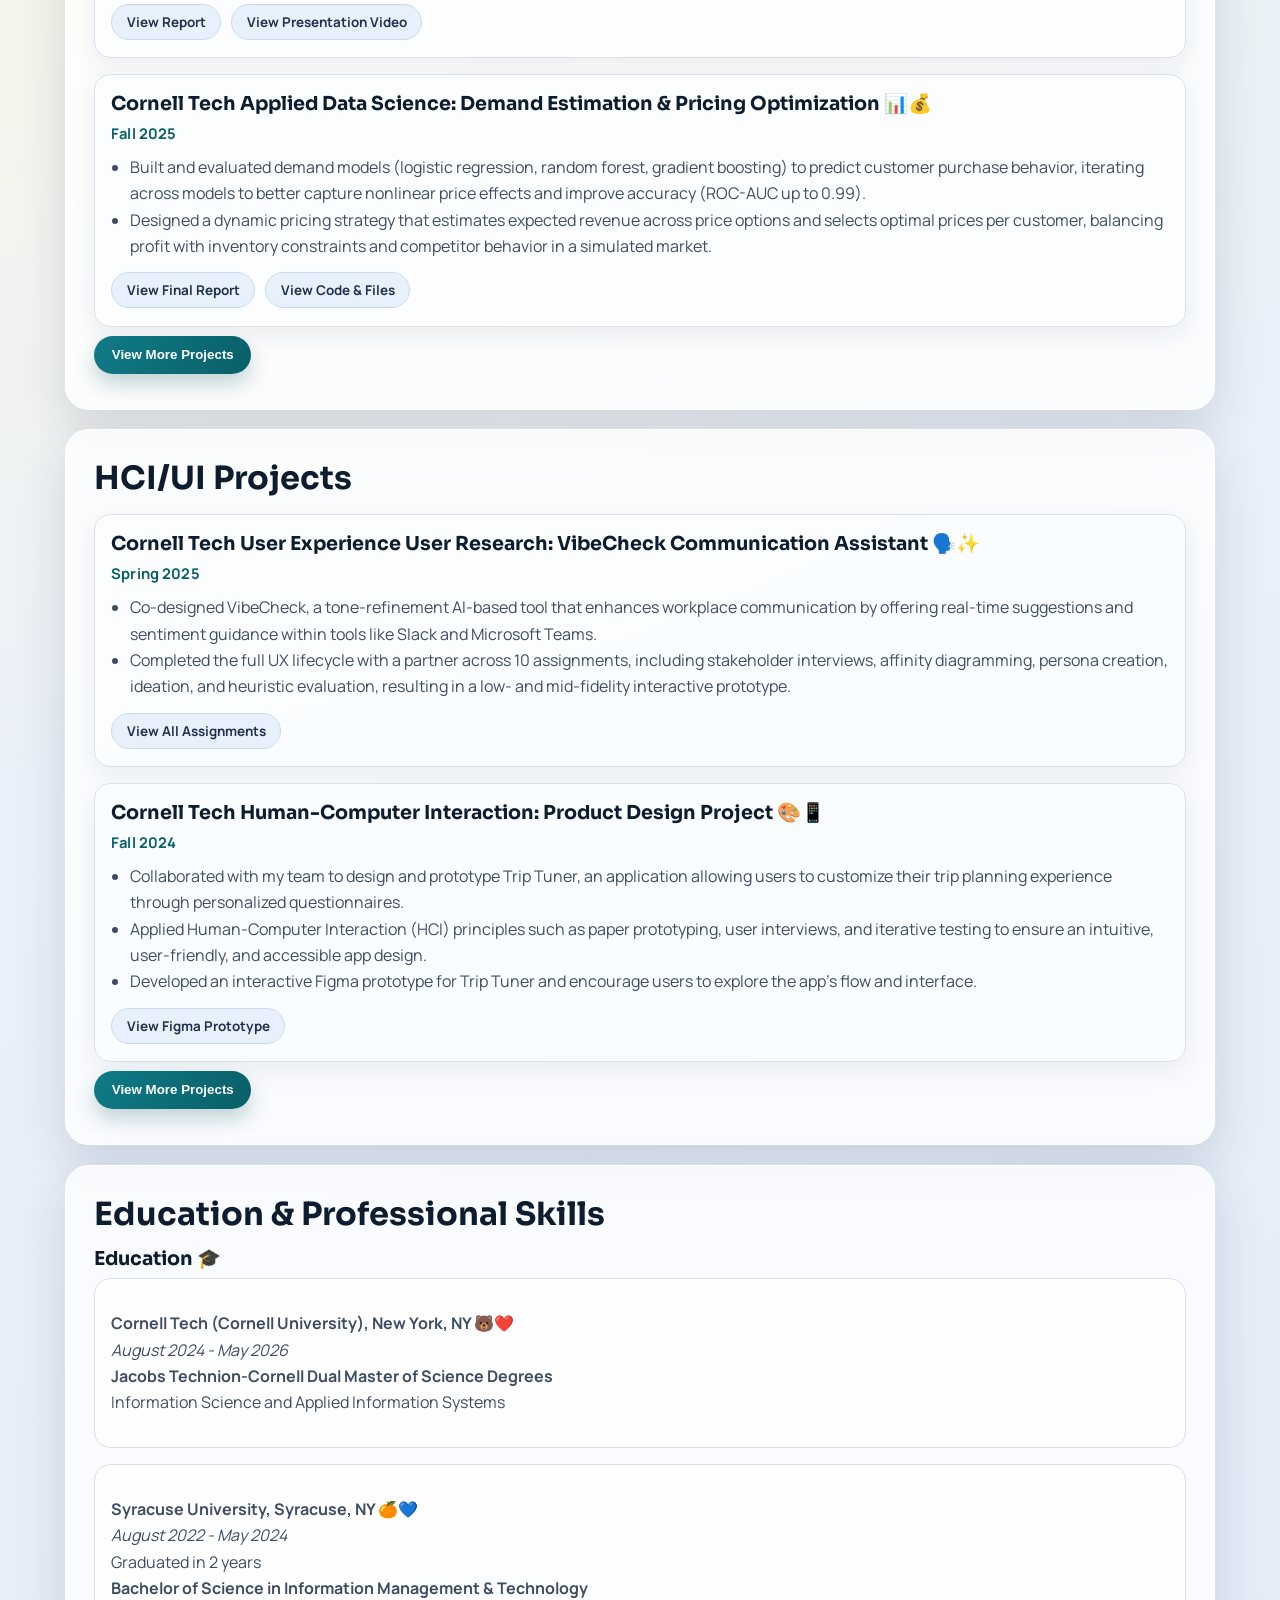
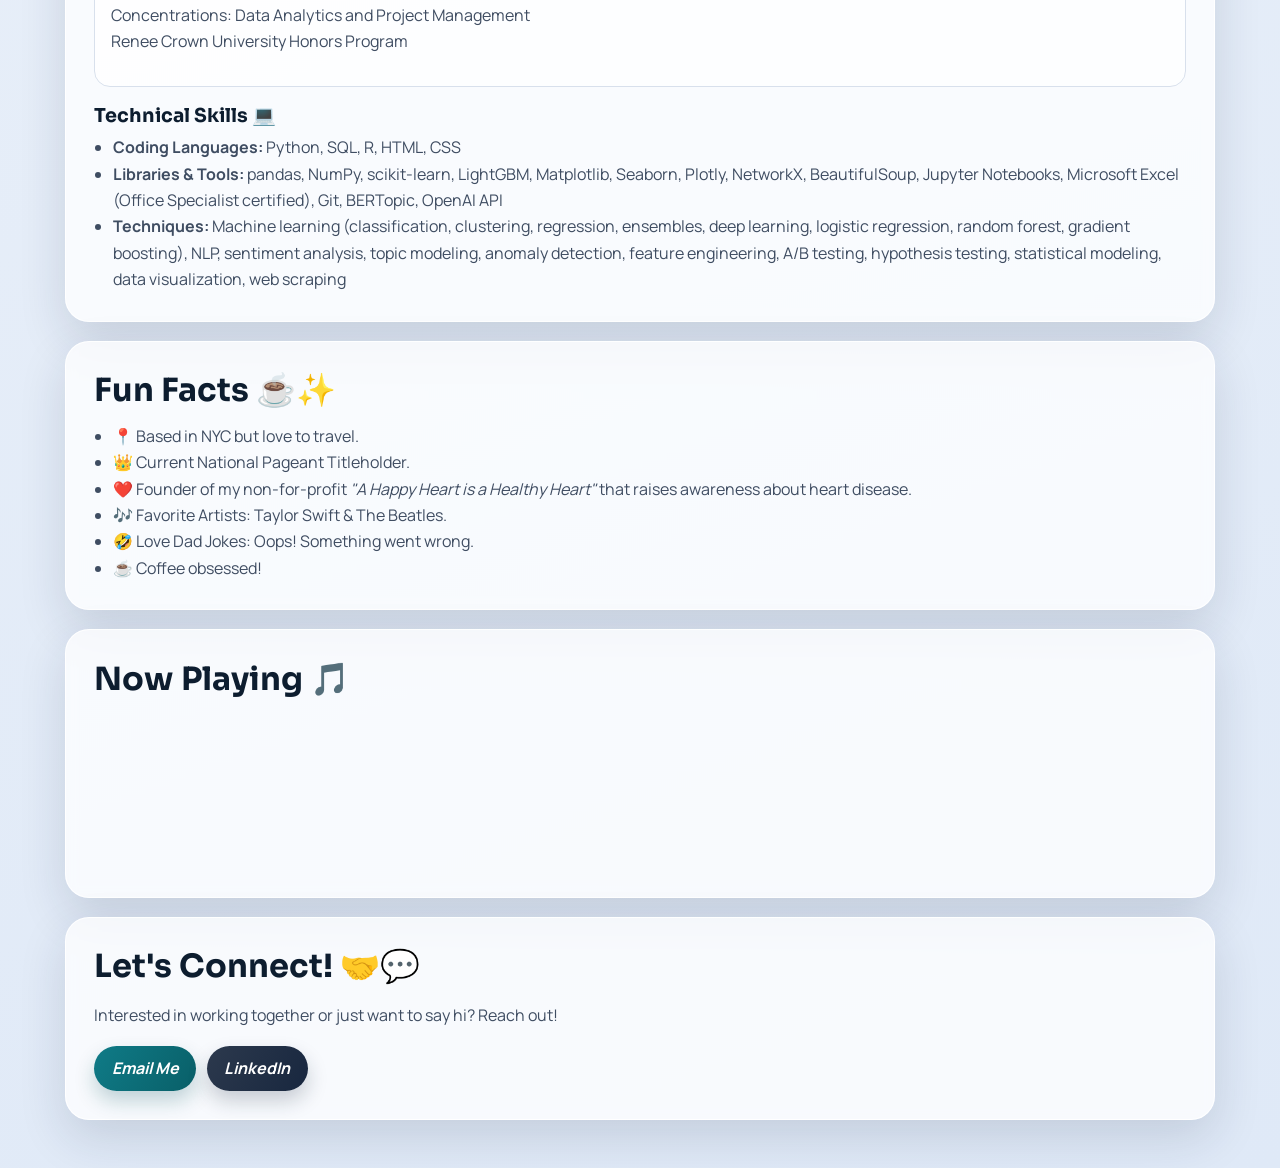
==== commit f64512eb: "added some projects" ====
--- a/index.html
+++ b/index.html
@@ -85,10 +85,13 @@
                 <h3><strong>Cornell Tech STech Lab:</strong> AI and Petition Analytics Research 🤖📈</h3>
                 <h4>January 2025 - Present</h4>
                 <ul>
-                    <li>Contributed to a larger team project analyzing 700,000+ Change.org petitions to assess how AI tools influence user engagement and petition success, comparing pre- and post-AI adoption patterns.</li>
-                    <li>Built classification pipelines using OpenAI models to label petitions by topic clusters (education, government, and public safety) and by scope (local vs. national), improving accuracy in identifying high-engagement issue areas over time.</li>
-                    <li>Applied Jaccard distance to explore topic overlap and semantic relationships between petition categories; evaluated topic modeling approaches including BERTopic, ultimately prioritizing alternative clustering methods for better performance.</li>
-                </ul>
+                    <li>Contributed to a larger team project analyzing 700,000+ (scaling to ~1M) Change.org petitions to assess how AI tools influence user engagement and petition success, comparing pre- and post-AI adoption patterns across large-scale petition datasets.</li>
+                    <li>Built classification pipelines using OpenAI APIs to summarize and embed petition text, labeling petitions by topic clusters (education, government, public safety) and scope (local vs. national), improving identification of high-engagement issue areas over time.</li>
+                    <li>Applied Jaccard distance to explore topic overlap and semantic relationships between petition categories; evaluated topic modeling approaches (e.g., BERTopic, MiniBatchKMeans), optimizing model selection (inertia, silhouette) and incorporating human validation to ensure interpretable, high-quality outputs.</li>
+                </ul>
+                <div class="project-actions">
+                    <a href="Change.org%20Research%20Steps.pdf" class="btn-small">Read More</a>
+                </div>
             </article>
         </section>
 
@@ -108,14 +111,15 @@
             </article>
 
             <article class="project">
-                <h3><strong>Cornell Tech Applied Machine Learning:</strong> Sentiment Analysis and Student Mental Health Project 🧠📊</h3>
-                <h4>Fall 2024</h4>
-                <ul>
-                    <li>Built a custom dataset from 16 university-focused Reddit subreddits across U.S. regions, applying sentiment analysis to track emotional trends during high-stress periods like midterms and finals.</li>
-                    <li>Developed and evaluated ML models (logistic regression, deep learning, random forest, temporal modeling, clustering) to classify sentiment and identify mental health patterns, finding higher negative sentiment in California universities compared to other regions and proposing a framework for proactive university support.</li>
-                </ul>
-                <div class="project-actions">
-                    <a href="AML_Final_Report.pdf" class="btn-small">View Report</a>
+                <h3><strong>Cornell Tech Applied Data Science:</strong> Demand Estimation &amp; Pricing Optimization 📊💰</h3>
+                <h4>Fall 2025</h4>
+                <ul>
+                    <li>Built and evaluated demand models (logistic regression, random forest, gradient boosting) to predict customer purchase behavior, iterating across models to better capture nonlinear price effects and improve accuracy (ROC-AUC up to 0.99).</li>
+                    <li>Designed a dynamic pricing strategy that estimates expected revenue across price options and selects optimal prices per customer, balancing profit with inventory constraints and competitor behavior in a simulated market.</li>
+                </ul>
+                <div class="project-actions">
+                    <a href="applied_data_science_final_project.pdf" class="btn-small">View Final Report</a>
+                    <a href="applied_data_science_final_code/index.html" class="btn-small">View Code &amp; Files</a>
                 </div>
             </article>
 
@@ -123,6 +127,18 @@
                 <button id="view-more-tech-projects" class="btn">View More Projects</button>
             </div>
             <div id="more-tech-projects" class="hidden">
+                <article class="project">
+                    <h3><strong>Cornell Tech Applied Machine Learning:</strong> Sentiment Analysis and Student Mental Health Project 🧠📊</h3>
+                    <h4>Fall 2024</h4>
+                    <ul>
+                        <li>Built a custom dataset from 16 university-focused Reddit subreddits across U.S. regions, applying sentiment analysis to track emotional trends during high-stress periods like midterms and finals.</li>
+                        <li>Developed and evaluated ML models (logistic regression, deep learning, random forest, temporal modeling, clustering) to classify sentiment and identify mental health patterns, finding higher negative sentiment in California universities compared to other regions and proposing a framework for proactive university support.</li>
+                    </ul>
+                    <div class="project-actions">
+                        <a href="AML_Final_Report.pdf" class="btn-small">View Report</a>
+                    </div>
+                </article>
+
                 <article class="project">
                     <h3>Cornell Tech Trust &amp; Safety: Labeling Giveaway Scams on Bluesky 🤖💸</h3>
                     <h4>Spring 2025</h4>
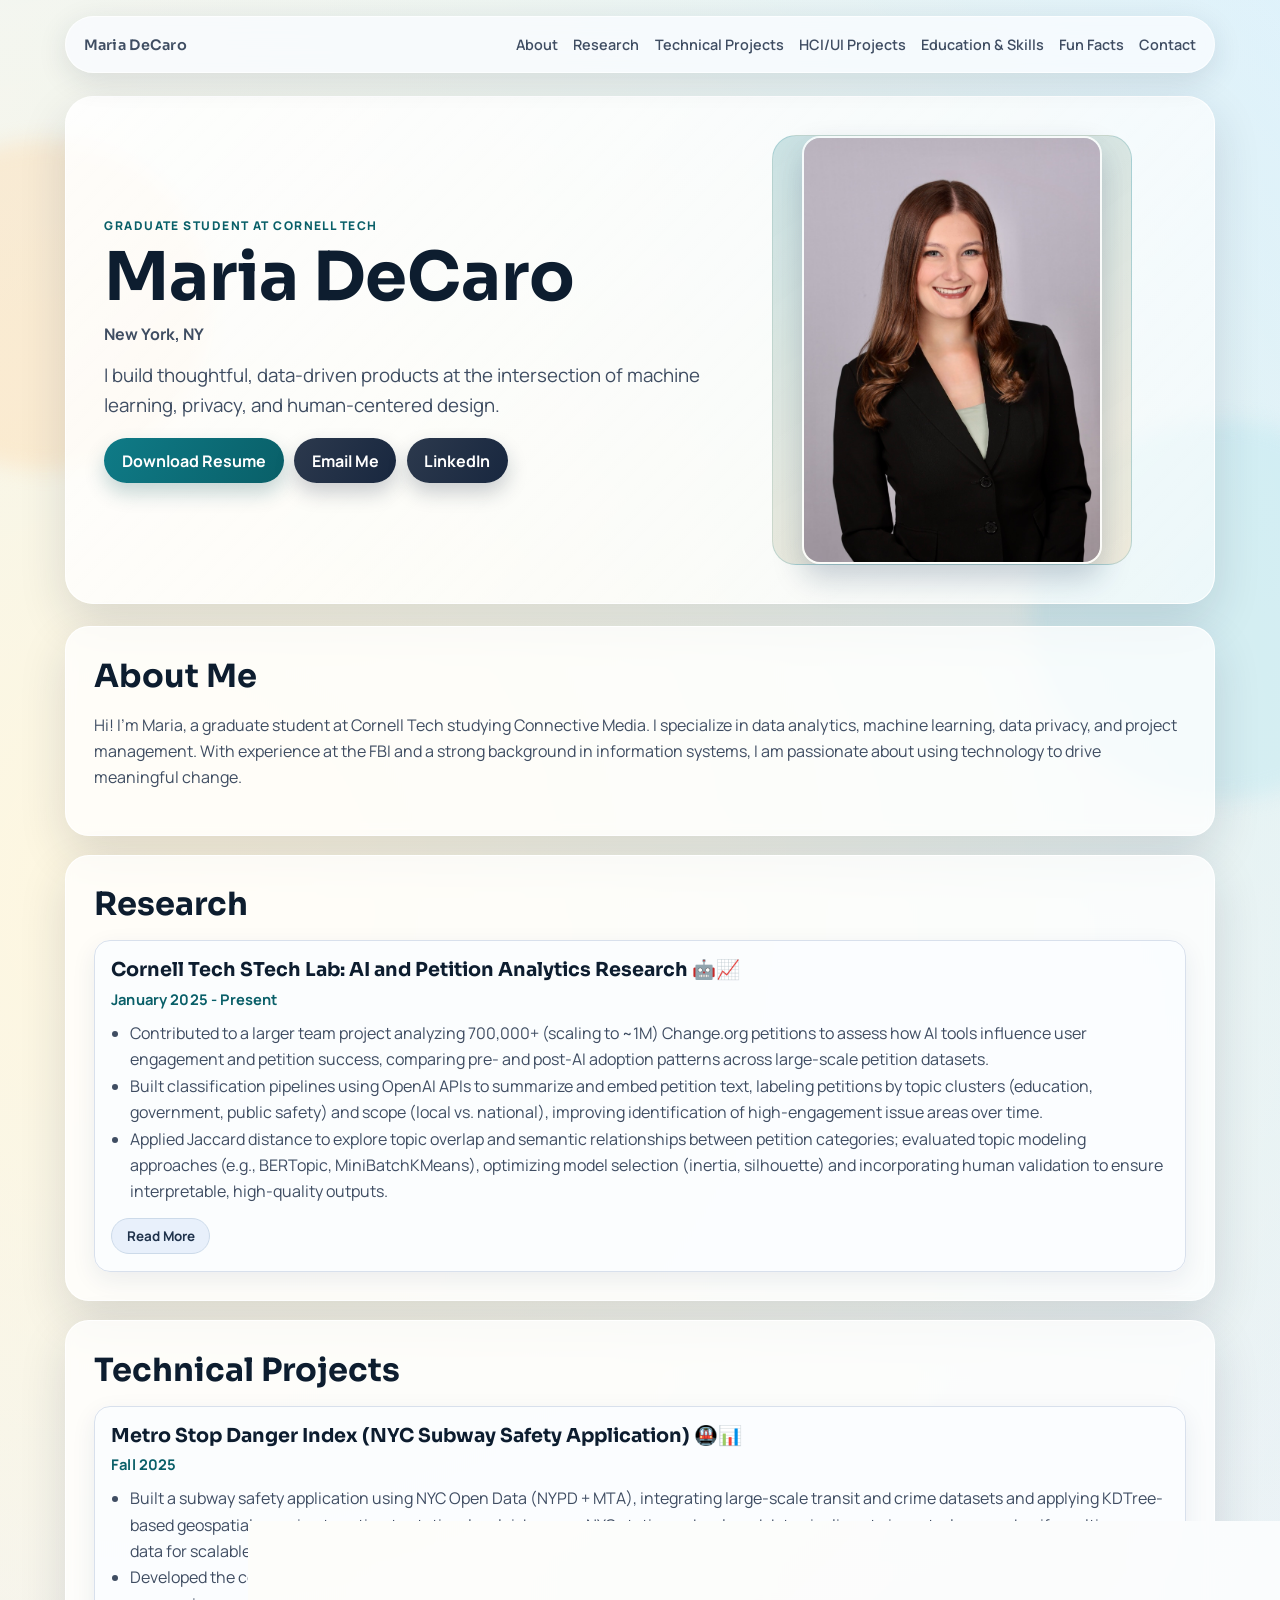
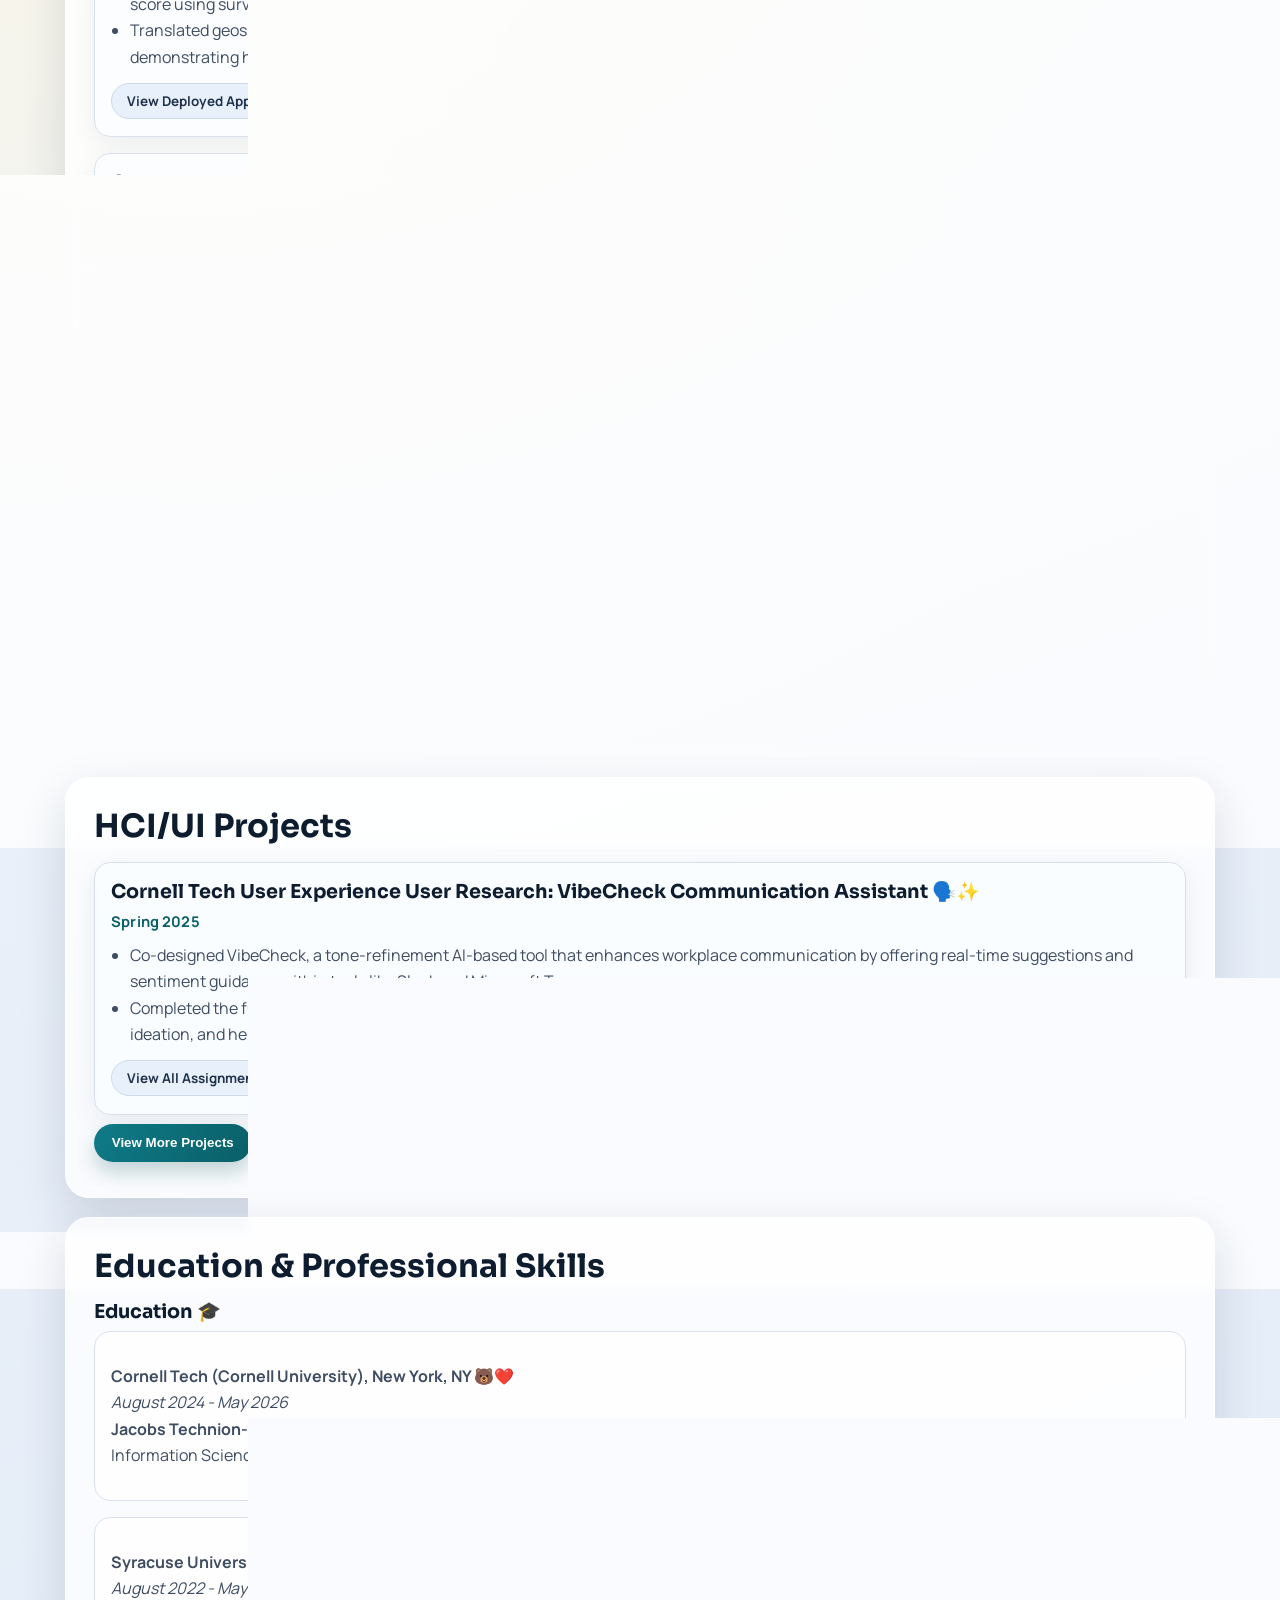
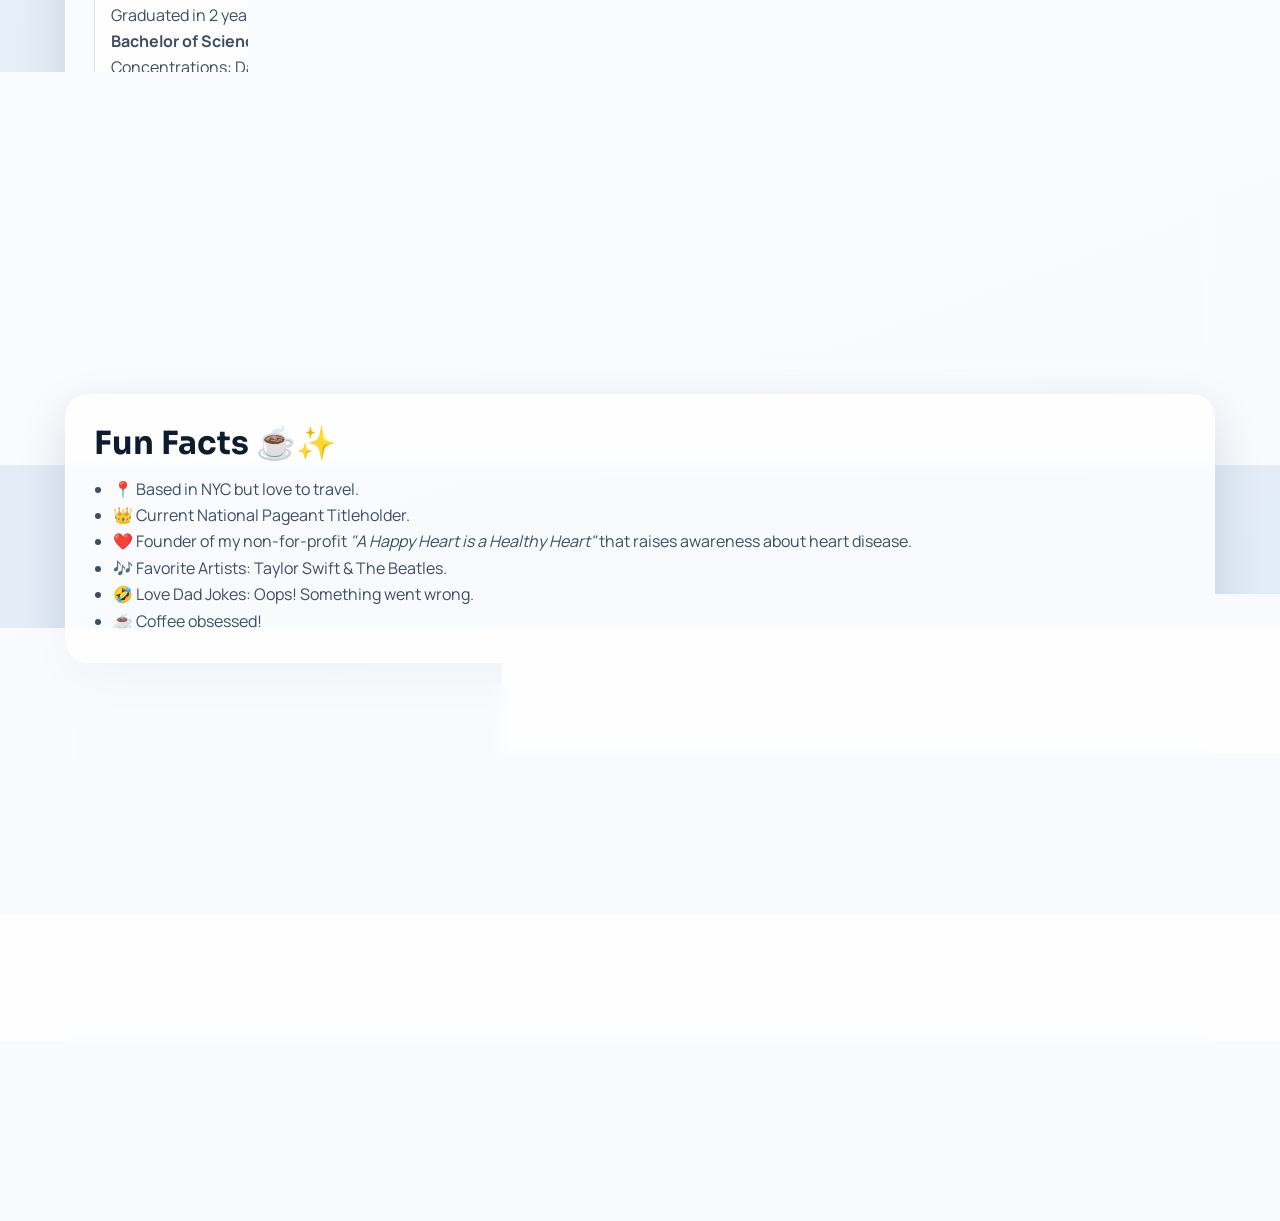
==== commit 40173122: "finished adding fall 2025 projects" ====
--- a/index.html
+++ b/index.html
@@ -98,15 +98,16 @@
         <section id="tech_projects" class="panel reveal">
             <h2>Technical Projects</h2>
             <article class="project">
-                <h3><strong>Cornell Tech Data Science in the Wild:</strong> Yelp Review Classification Project 📝🤖</h3>
-                <h4>Spring 2025</h4>
-                <ul>
-                    <li>Collaborated in a team of four to analyze nearly 7 million Yelp reviews across 40+ columns, leading data cleaning, preprocessing, and structured organization of review, user, and business metadata to support machine learning workflows.</li>
-                    <li>Designed and implemented the top-performing models using OpenAI’s API for zero-shot, few-shot, and fine-tuned classification (achieving 75.5% accuracy), and supported tuning of a LightGBM model as the top non-AI baseline.</li>
-                </ul>
-                <div class="project-actions">
-                    <a href="Data_Science_in_the_Wild_Final_Report.pdf" class="btn-small">View Report</a>
-                    <a href="https://drive.google.com/file/d/1XoEaKG5qUBzHA_Q3C5388-C3gp7YVzqk/view?usp=sharing" class="btn-small">View Presentation Video</a>
+                <h3><strong>Metro Stop Danger Index (NYC Subway Safety Application)</strong> 🚇📊</h3>
+                <h4>Fall 2025</h4>
+                <ul>
+                    <li>Built a subway safety application using NYC Open Data (NYPD + MTA), integrating large-scale transit and crime datasets and applying KDTree-based geospatial mapping to estimate station-level risk across NYC stations; developed data pipelines to ingest, clean, and unify multi-source data for scalable analysis.</li>
+                    <li>Developed the core “Danger Index” model, engineering features (crime counts, severity weighting, proximity effects) and calibrating a 1–10 risk score using survey data from 100+ NYC users to better align predictions with real-world safety perception.</li>
+                    <li>Translated geospatial and statistical outputs into an intuitive, user-facing application, enabling real-time comparison of station safety and demonstrating how data-driven insights can support safer transit decisions in high-density urban environments.</li>
+                </ul>
+                <div class="project-actions">
+                    <a href="https://v2-vista-spark.lovable.app/" class="btn-small">View Deployed App</a>
+                    <a href="https://github.com/Metro-Stop-Safety-Index/v2-vista-spark" class="btn-small">View Code</a>
                 </div>
             </article>
 
@@ -120,6 +121,19 @@
                 <div class="project-actions">
                     <a href="applied_data_science_final_project.pdf" class="btn-small">View Final Report</a>
                     <a href="applied_data_science_final_code/index.html" class="btn-small">View Code &amp; Files</a>
+                </div>
+            </article>
+
+                        <article class="project">
+                <h3><strong>Cornell Tech Data Science in the Wild:</strong> Yelp Review Classification Project 📝🤖</h3>
+                <h4>Spring 2025</h4>
+                <ul>
+                    <li>Collaborated in a team of four to analyze nearly 7 million Yelp reviews across 40+ columns, leading data cleaning, preprocessing, and structured organization of review, user, and business metadata to support machine learning workflows.</li>
+                    <li>Designed and implemented the top-performing models using OpenAI’s API for zero-shot, few-shot, and fine-tuned classification (achieving 75.5% accuracy), and supported tuning of a LightGBM model as the top non-AI baseline.</li>
+                </ul>
+                <div class="project-actions">
+                    <a href="Data_Science_in_the_Wild_Final_Report.pdf" class="btn-small">View Report</a>
+                    <a href="https://drive.google.com/file/d/1XoEaKG5qUBzHA_Q3C5388-C3gp7YVzqk/view?usp=sharing" class="btn-small">View Presentation Video</a>
                 </div>
             </article>
 
@@ -207,23 +221,23 @@
                 </div>
             </article>
 
-            <article class="project">
-                <h3><strong>Cornell Tech Human-Computer Interaction:</strong> Product Design Project 🎨📱</h3>
-                <h4>Fall 2024</h4>
-                <ul>
-                    <li>Collaborated with my team to design and prototype Trip Tuner, an application allowing users to customize their trip planning experience through personalized questionnaires.</li>
-                    <li>Applied Human-Computer Interaction (HCI) principles such as paper prototyping, user interviews, and iterative testing to ensure an intuitive, user-friendly, and accessible app design.</li>
-                    <li>Developed an interactive Figma prototype for Trip Tuner and encourage users to explore the app's flow and interface.</li>
-                </ul>
-                <div class="project-actions">
-                    <a href="https://www.figma.com/proto/x0NF2pzCG3eEhROfRzOzbx/Travel-Planning-Assistant?node-id=0-1&t=OelXJfwcU7cAC0zX-1" class="btn-small">View Figma Prototype</a>
-                </div>
-            </article>
-
             <div class="view-more-wrap">
                 <button id="view-more-hci-projects" class="btn">View More Projects</button>
             </div>
             <div id="more-hci-projects" class="hidden">
+                <article class="project">
+                    <h3><strong>Cornell Tech Human-Computer Interaction:</strong> Product Design Project 🎨📱</h3>
+                    <h4>Fall 2024</h4>
+                    <ul>
+                        <li>Collaborated with my team to design and prototype Trip Tuner, an application allowing users to customize their trip planning experience through personalized questionnaires.</li>
+                        <li>Applied Human-Computer Interaction (HCI) principles such as paper prototyping, user interviews, and iterative testing to ensure an intuitive, user-friendly, and accessible app design.</li>
+                        <li>Developed an interactive Figma prototype for Trip Tuner and encourage users to explore the app's flow and interface.</li>
+                    </ul>
+                    <div class="project-actions">
+                        <a href="https://www.figma.com/proto/x0NF2pzCG3eEhROfRzOzbx/Travel-Planning-Assistant?node-id=0-1&t=OelXJfwcU7cAC0zX-1" class="btn-small">View Figma Prototype</a>
+                    </div>
+                </article>
+
                 <article class="project">
                     <h3>Cornell Tech Psychological and Social Aspects of Technology: Interview Bias and AI 🤖🗣️</h3>
                     <h4>Fall 2024</h4>
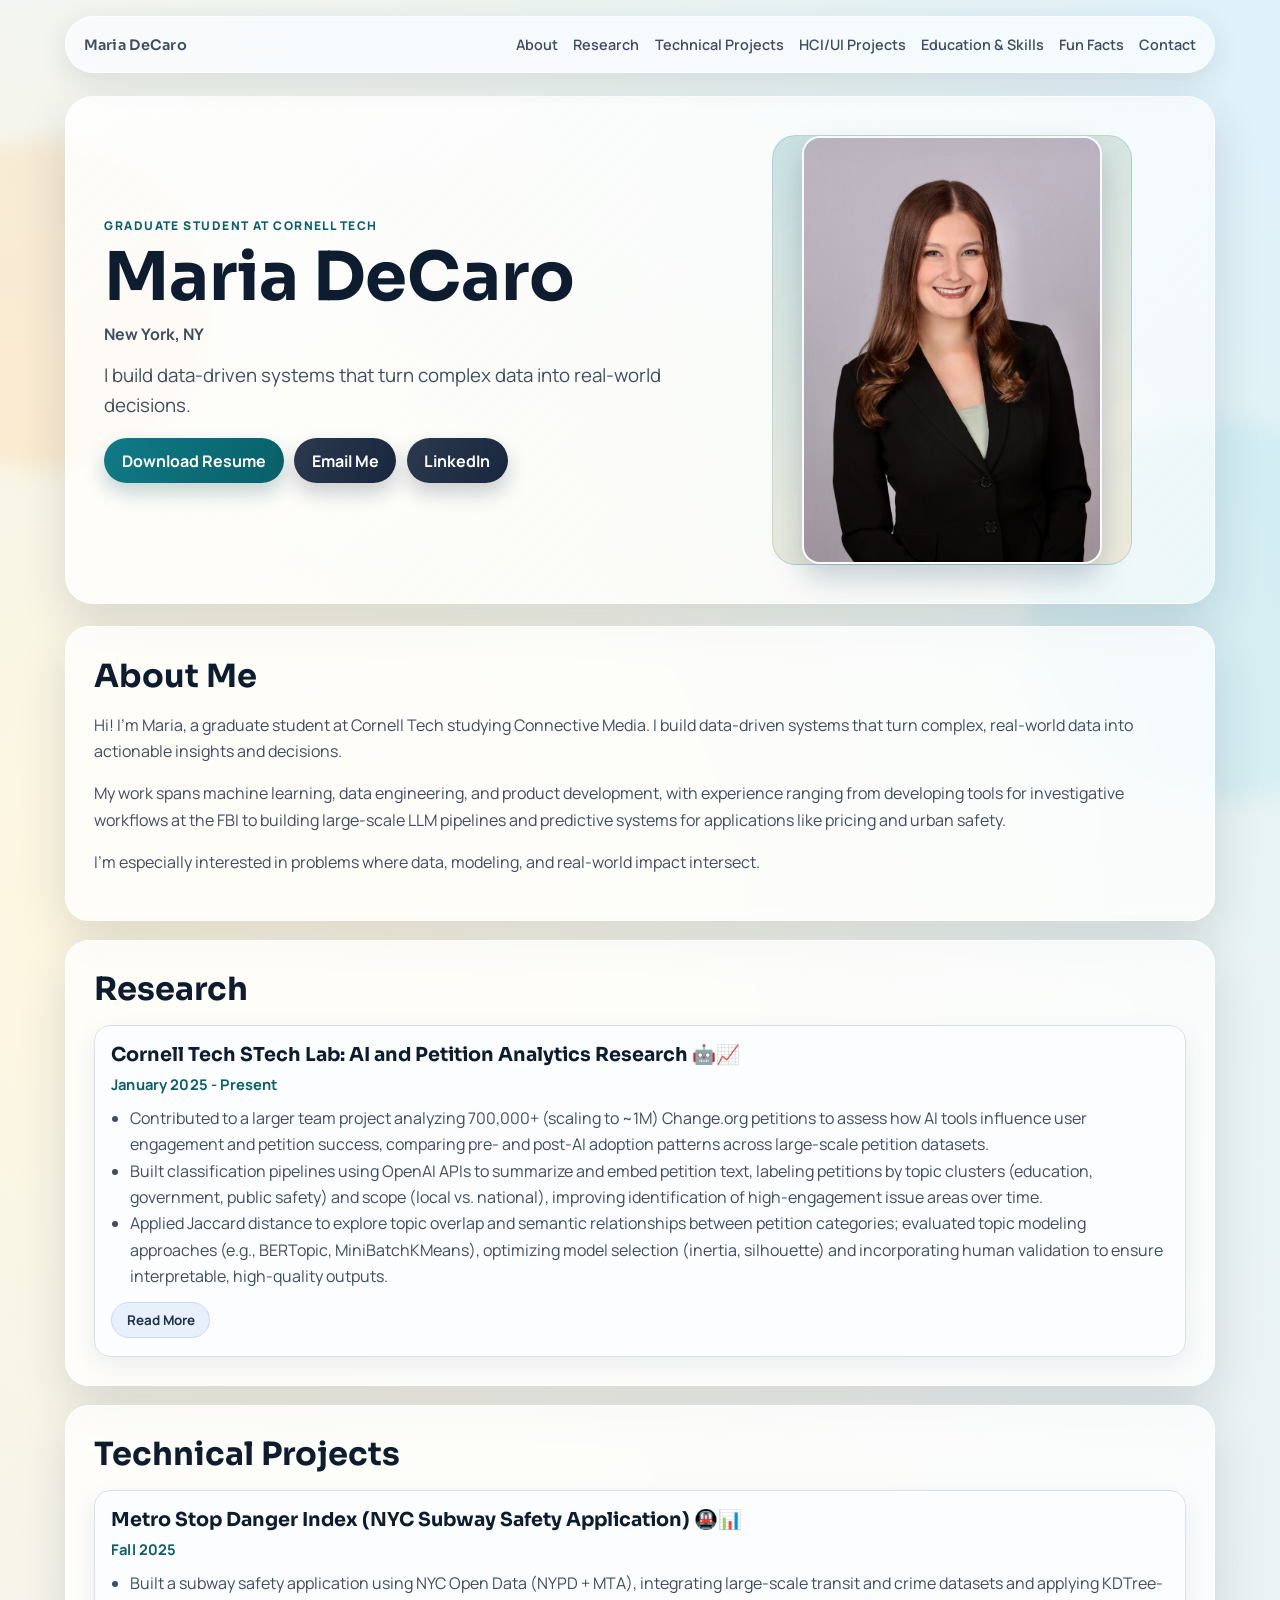
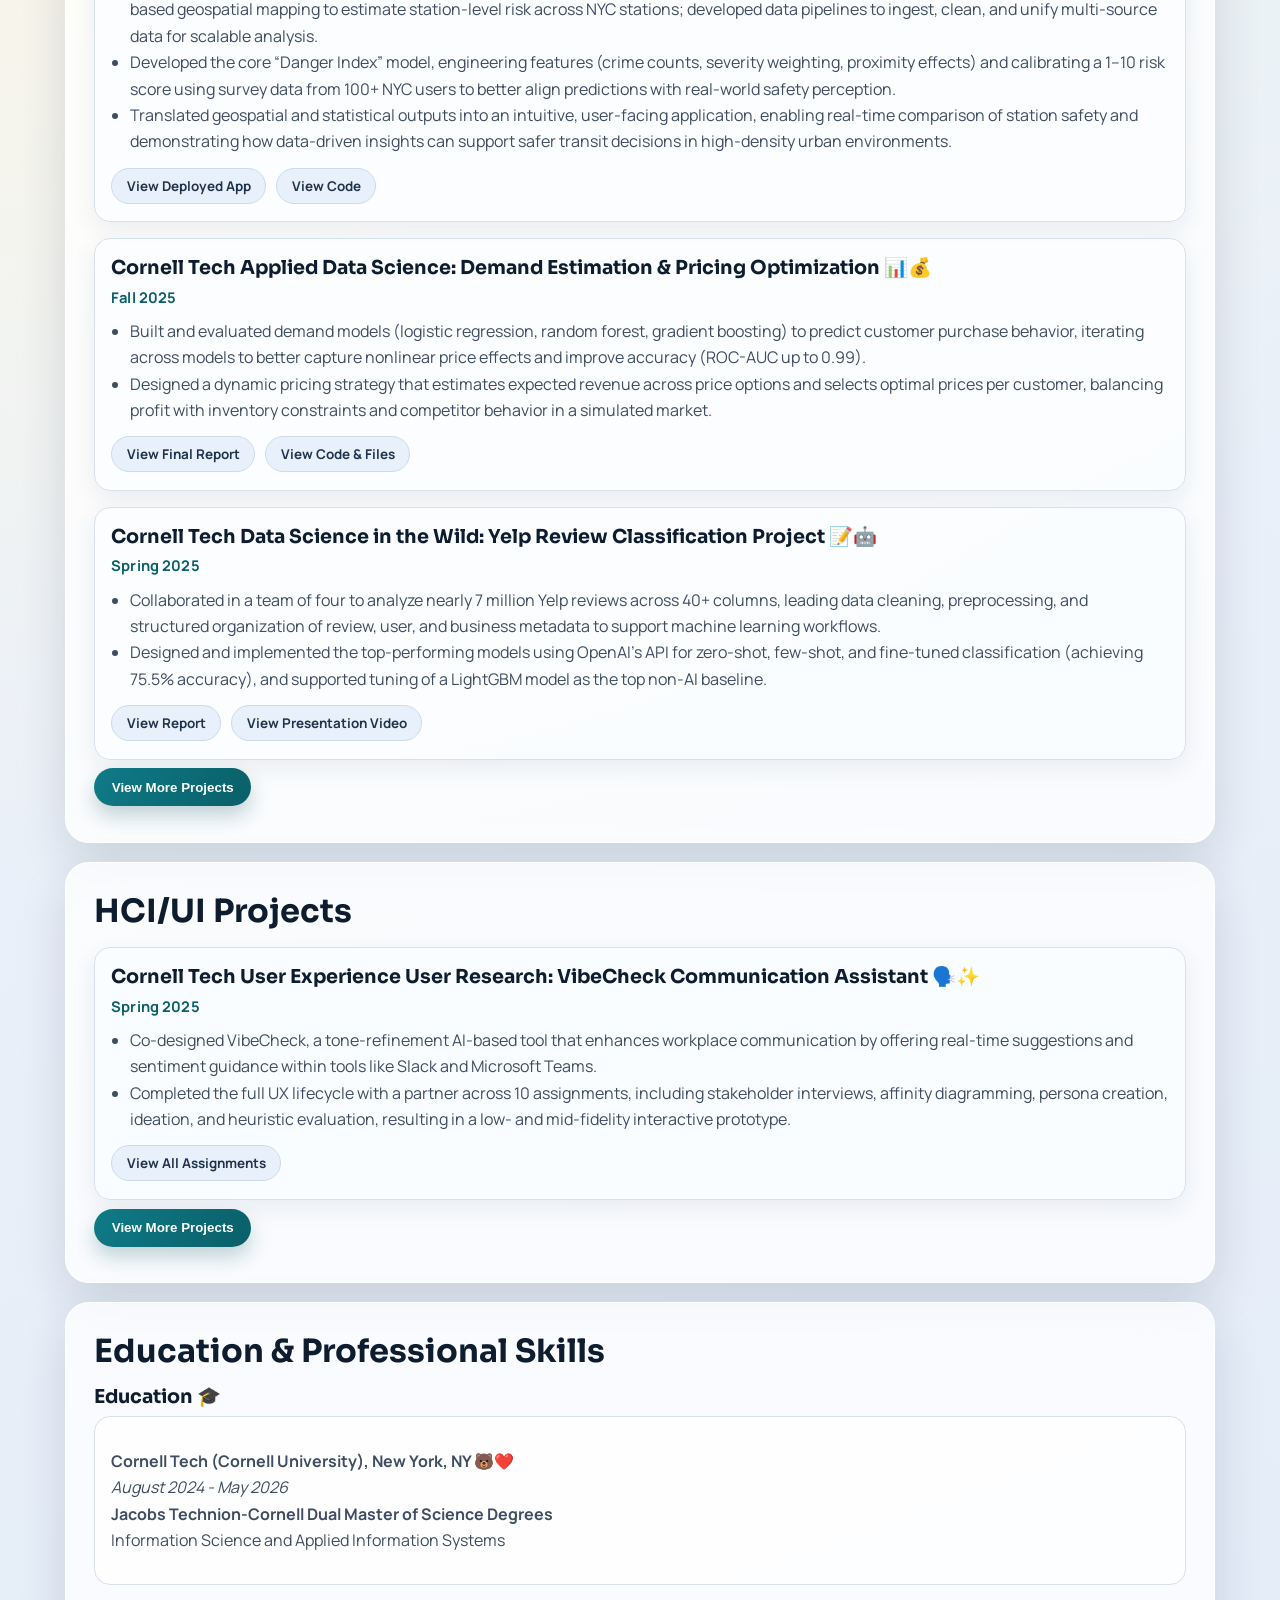
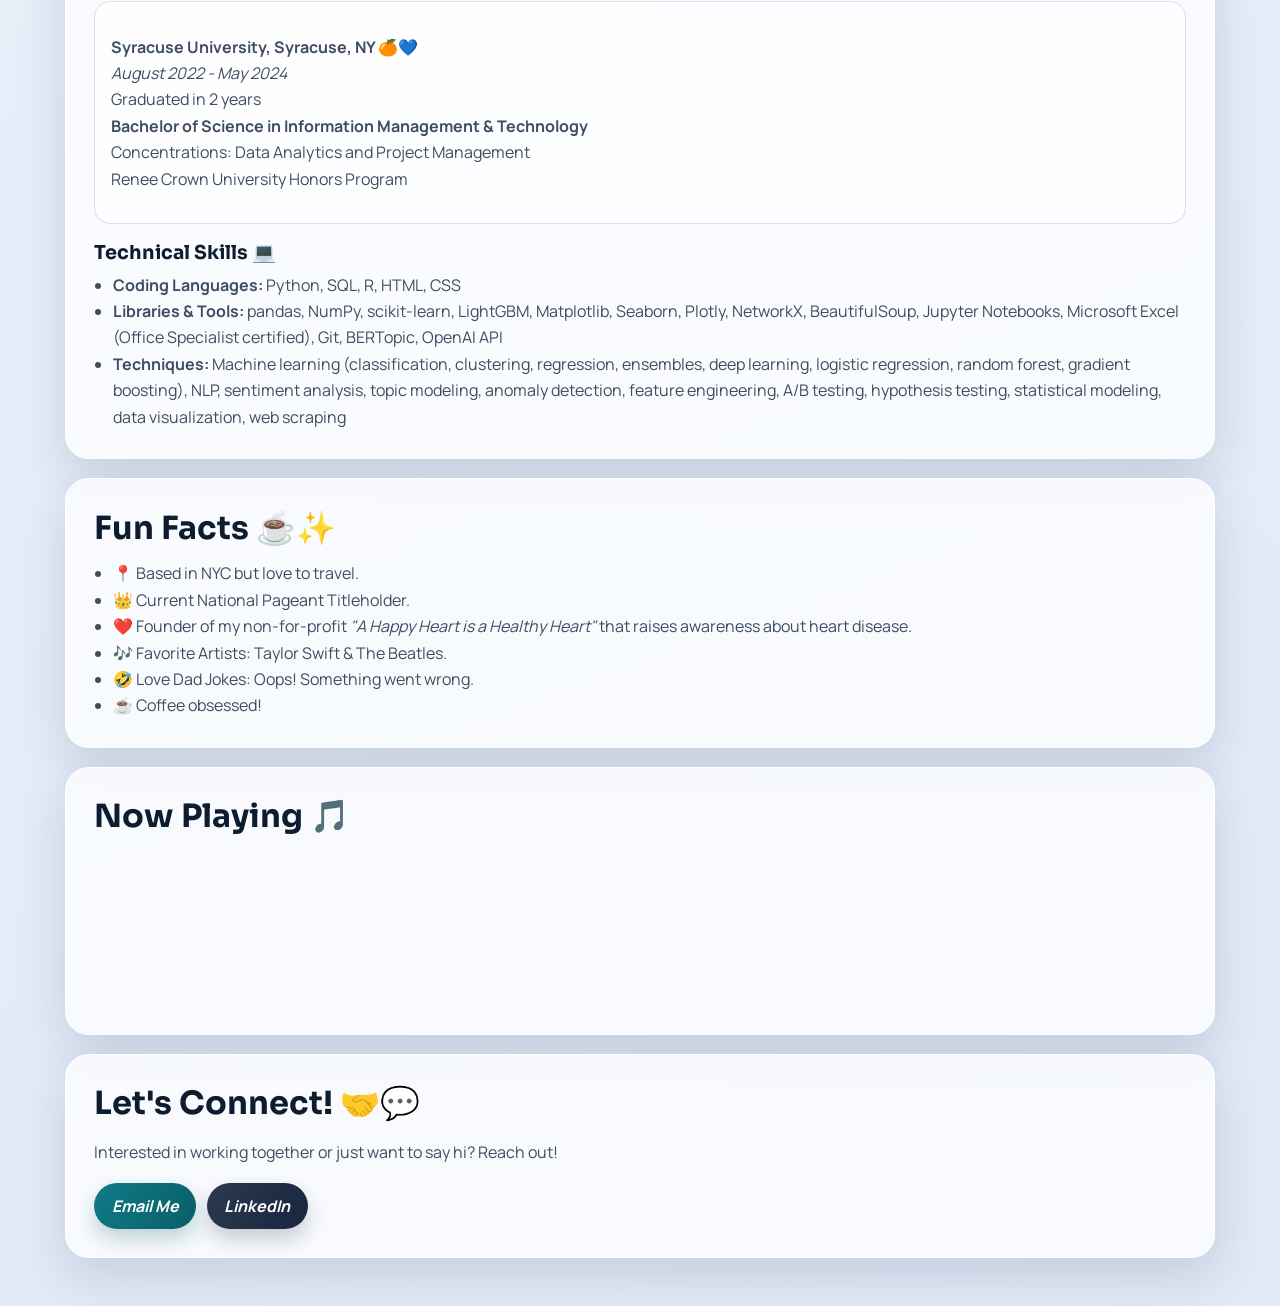
==== commit 1f0dba46: "updated about and tag line" ====
--- a/index.html
+++ b/index.html
@@ -61,7 +61,7 @@
             <p class="eyebrow">Graduate Student at Cornell Tech</p>
             <h1>Maria DeCaro</h1>
             <p class="location">New York, NY</p>
-            <p class="lead">I build thoughtful, data-driven products at the intersection of machine learning, privacy, and human-centered design.</p>
+            <p class="lead">I build data-driven systems that turn complex data into real-world decisions.</p>
             <div class="button-group">
                 <a href="Maria_DeCaro_Resume_April2026.pdf" class="btn">Download Resume</a>
                 <a href="mailto:mariasdecaro@gmail.com" class="btn btn-secondary">Email Me</a>
@@ -69,14 +69,16 @@
             </div>
         </div>
         <div class="hero-photo-wrap">
-            <img src="headshot.jpg" alt="Portrait of Maria DeCaro" class="profile-image">
+            <img src="headshot.jpg" alt="Picture of Maria DeCaro" class="profile-image">
         </div>
     </header>
 
     <main>
         <section id="about" class="panel reveal">
             <h2>About Me</h2>
-            <p>Hi! I'm Maria, a graduate student at Cornell Tech studying Connective Media. I specialize in data analytics, machine learning, data privacy, and project management. With experience at the FBI and a strong background in information systems, I am passionate about using technology to drive meaningful change.</p>
+            <p>Hi! I’m Maria, a graduate student at Cornell Tech studying Connective Media. I build data-driven systems that turn complex, real-world data into actionable insights and decisions.</p>
+            <p>My work spans machine learning, data engineering, and product development, with experience ranging from developing tools for investigative workflows at the FBI to building large-scale LLM pipelines and predictive systems for applications like pricing and urban safety.</p>
+            <p>I’m especially interested in problems where data, modeling, and real-world impact intersect.</p>
         </section>
 
         <section id="research" class="panel reveal">
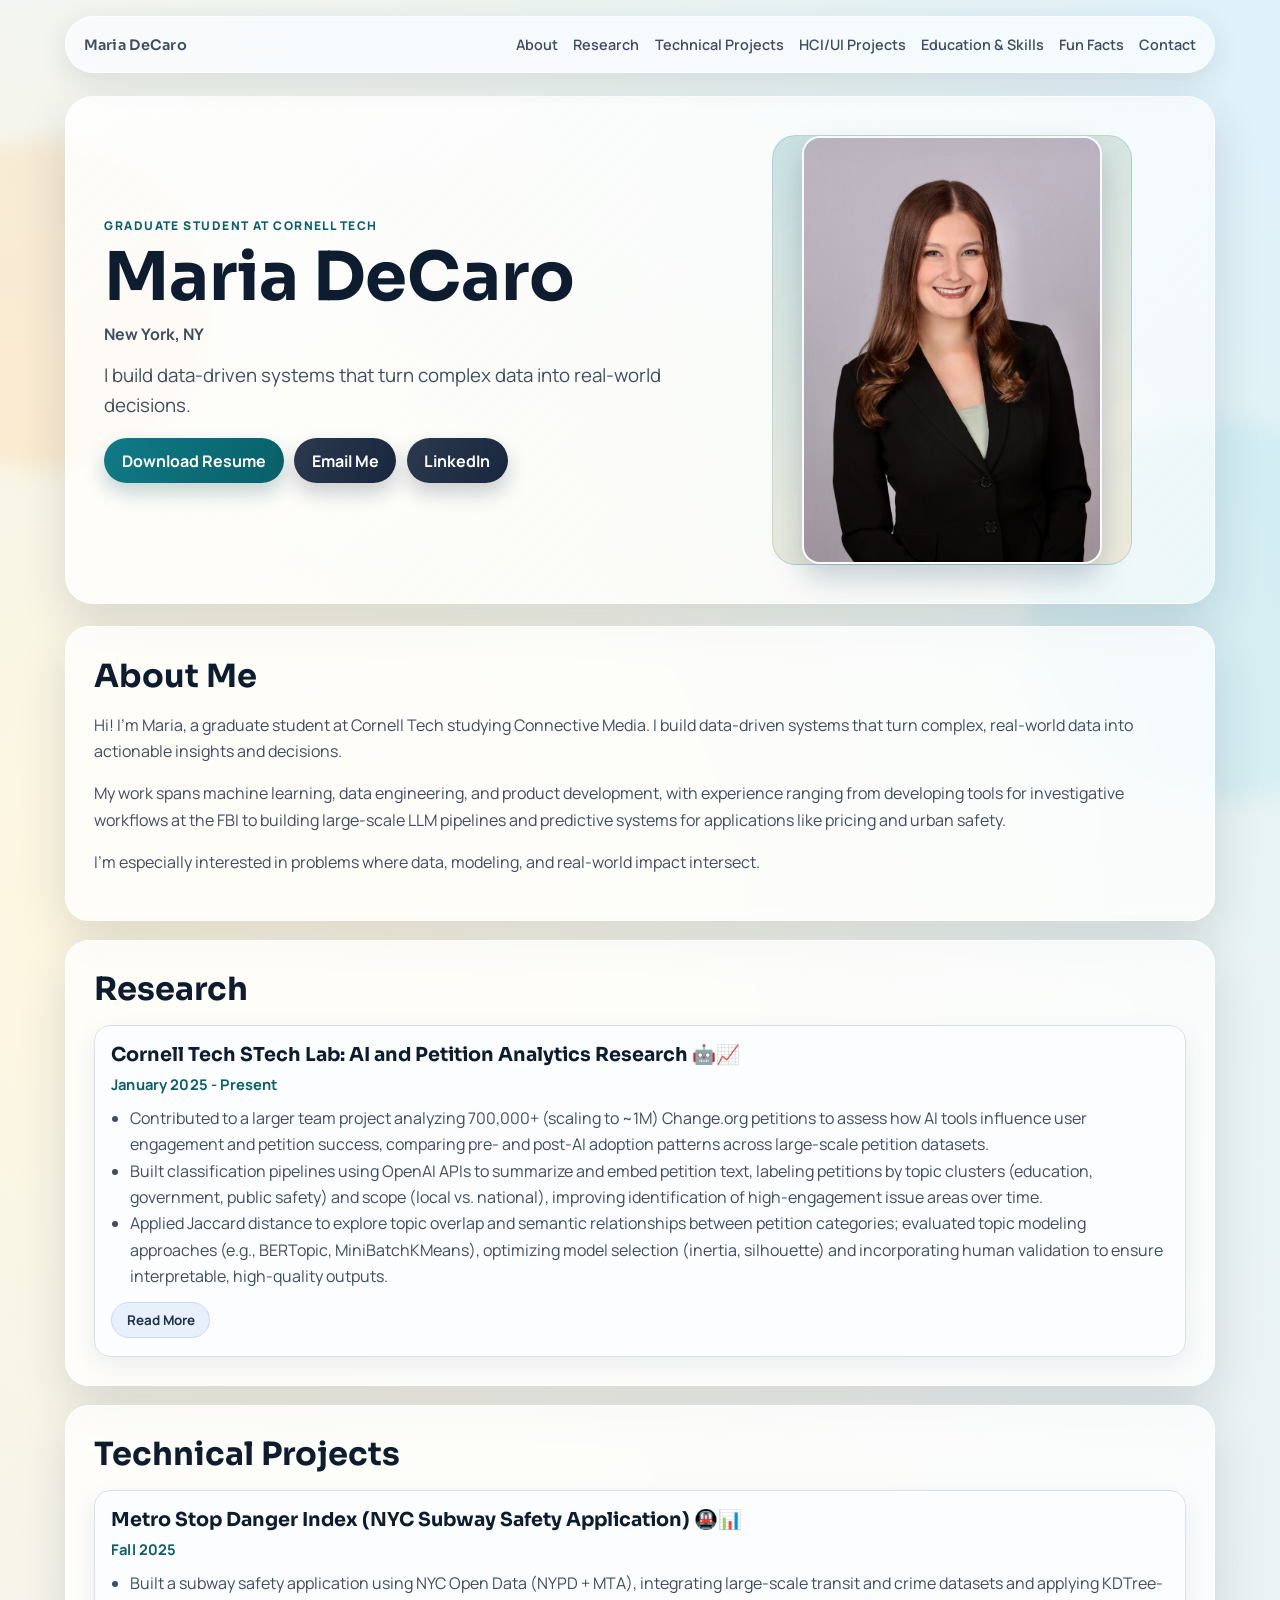
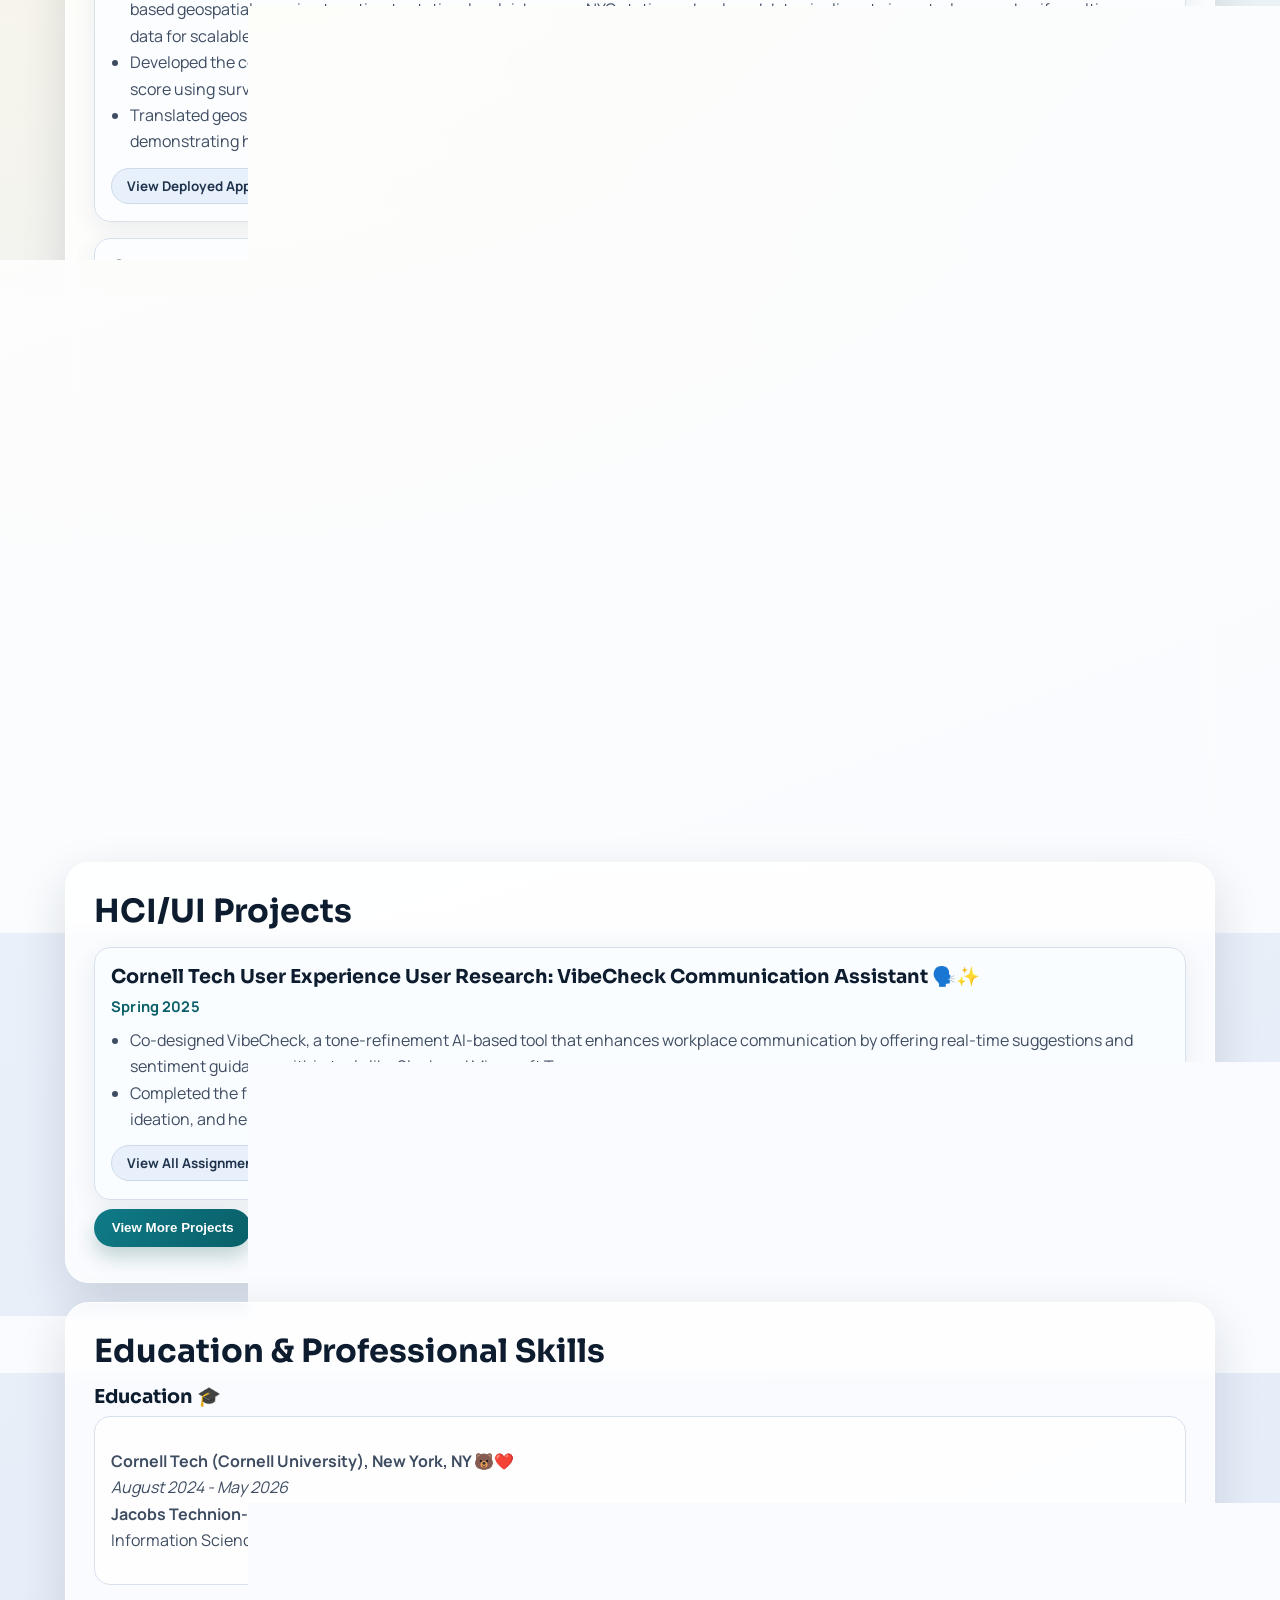
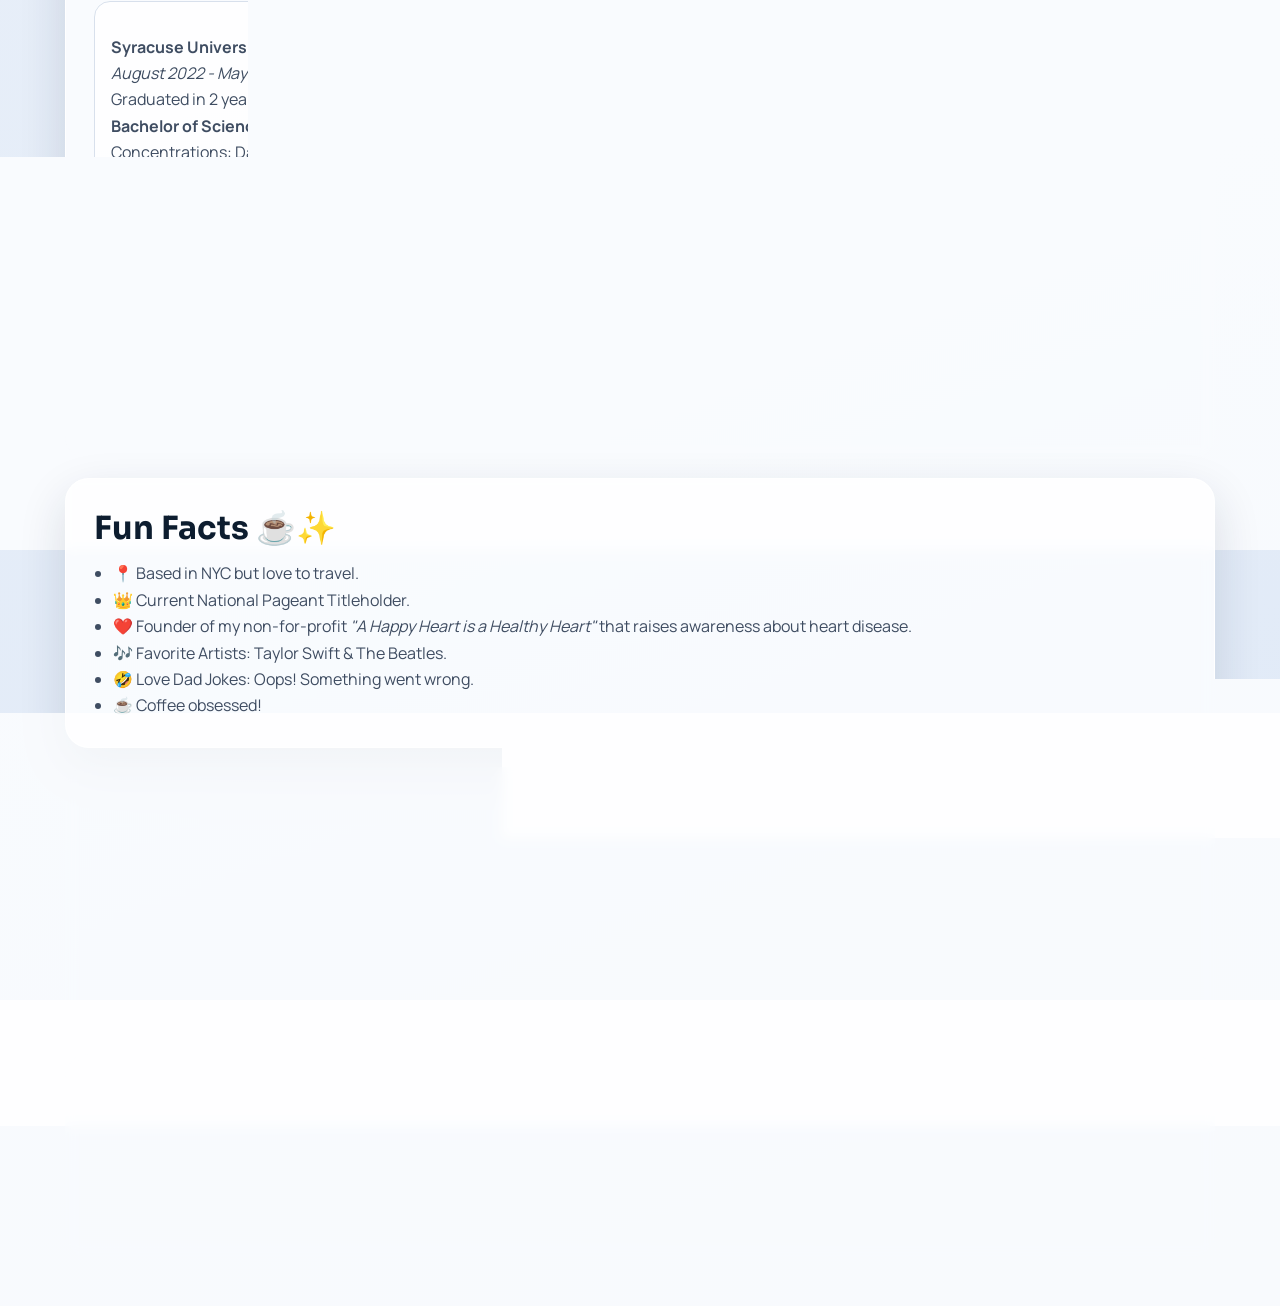
==== commit 2fc1736a: "added ids for specific linking" ====
--- a/index.html
+++ b/index.html
@@ -83,7 +83,7 @@
 
         <section id="research" class="panel reveal">
             <h2>Research</h2>
-            <article class="project">
+            <article class="project" id="petition-research">
                 <h3><strong>Cornell Tech STech Lab:</strong> AI and Petition Analytics Research 🤖📈</h3>
                 <h4>January 2025 - Present</h4>
                 <ul>
@@ -99,7 +99,7 @@
 
         <section id="tech_projects" class="panel reveal">
             <h2>Technical Projects</h2>
-            <article class="project">
+            <article class="project" id="metro-stop-danger-index">
                 <h3><strong>Metro Stop Danger Index (NYC Subway Safety Application)</strong> 🚇📊</h3>
                 <h4>Fall 2025</h4>
                 <ul>
@@ -113,7 +113,7 @@
                 </div>
             </article>
 
-            <article class="project">
+            <article class="project" id="pricing-optimization">
                 <h3><strong>Cornell Tech Applied Data Science:</strong> Demand Estimation &amp; Pricing Optimization 📊💰</h3>
                 <h4>Fall 2025</h4>
                 <ul>
@@ -126,7 +126,7 @@
                 </div>
             </article>
 
-                        <article class="project">
+                        <article class="project" id="yelp-classification">
                 <h3><strong>Cornell Tech Data Science in the Wild:</strong> Yelp Review Classification Project 📝🤖</h3>
                 <h4>Spring 2025</h4>
                 <ul>
@@ -143,7 +143,7 @@
                 <button id="view-more-tech-projects" class="btn">View More Projects</button>
             </div>
             <div id="more-tech-projects" class="hidden">
-                <article class="project">
+                <article class="project" id="student-mental-health-sentiment">
                     <h3><strong>Cornell Tech Applied Machine Learning:</strong> Sentiment Analysis and Student Mental Health Project 🧠📊</h3>
                     <h4>Fall 2024</h4>
                     <ul>
@@ -155,7 +155,7 @@
                     </div>
                 </article>
 
-                <article class="project">
+                <article class="project" id="bluesky-giveaway-scams">
                     <h3>Cornell Tech Trust &amp; Safety: Labeling Giveaway Scams on Bluesky 🤖💸</h3>
                     <h4>Spring 2025</h4>
                     <ul>
@@ -168,7 +168,7 @@
                     </div>
                 </article>
 
-                <article class="project">
+                <article class="project" id="tweet-sentiment-analysis">
                     <h3>Cornell Tech Applied Machine Learning: Sentiment Analysis on Tweets 🐦📊</h3>
                     <h4>Fall 2024</h4>
                     <ul>
@@ -181,7 +181,7 @@
                     </div>
                 </article>
 
-                <article class="project">
+                <article class="project" id="nyc-algomatcher">
                     <h3>Cornell Tech Building Start-Up Systems: NYC AlgoMatcher Website 🏙️🧠💻</h3>
                     <h4>Spring 2025</h4>
                     <ul>
@@ -195,7 +195,7 @@
                     </div>
                 </article>
 
-                <article class="project">
+                <article class="project" id="loan-default-prediction">
                     <h3><strong>Syracuse University Data Mining:</strong> Applied Machine Learning Loan Default Prediction Models 💰📈</h3>
                     <h4>Spring 2024</h4>
                     <ul>
@@ -211,7 +211,7 @@
 
         <section id="hci_projects" class="panel reveal">
             <h2>HCI/UI Projects</h2>
-            <article class="project">
+            <article class="project" id="vibecheck-communication-assistant">
                 <h3><strong>Cornell Tech User Experience User Research:</strong> VibeCheck Communication Assistant 🗣️✨</h3>
                 <h4>Spring 2025</h4>
                 <ul>
@@ -227,7 +227,7 @@
                 <button id="view-more-hci-projects" class="btn">View More Projects</button>
             </div>
             <div id="more-hci-projects" class="hidden">
-                <article class="project">
+                <article class="project" id="trip-tuner-product-design">
                     <h3><strong>Cornell Tech Human-Computer Interaction:</strong> Product Design Project 🎨📱</h3>
                     <h4>Fall 2024</h4>
                     <ul>
@@ -240,7 +240,7 @@
                     </div>
                 </article>
 
-                <article class="project">
+                <article class="project" id="interview-bias-ai">
                     <h3>Cornell Tech Psychological and Social Aspects of Technology: Interview Bias and AI 🤖🗣️</h3>
                     <h4>Fall 2024</h4>
                     <ul>
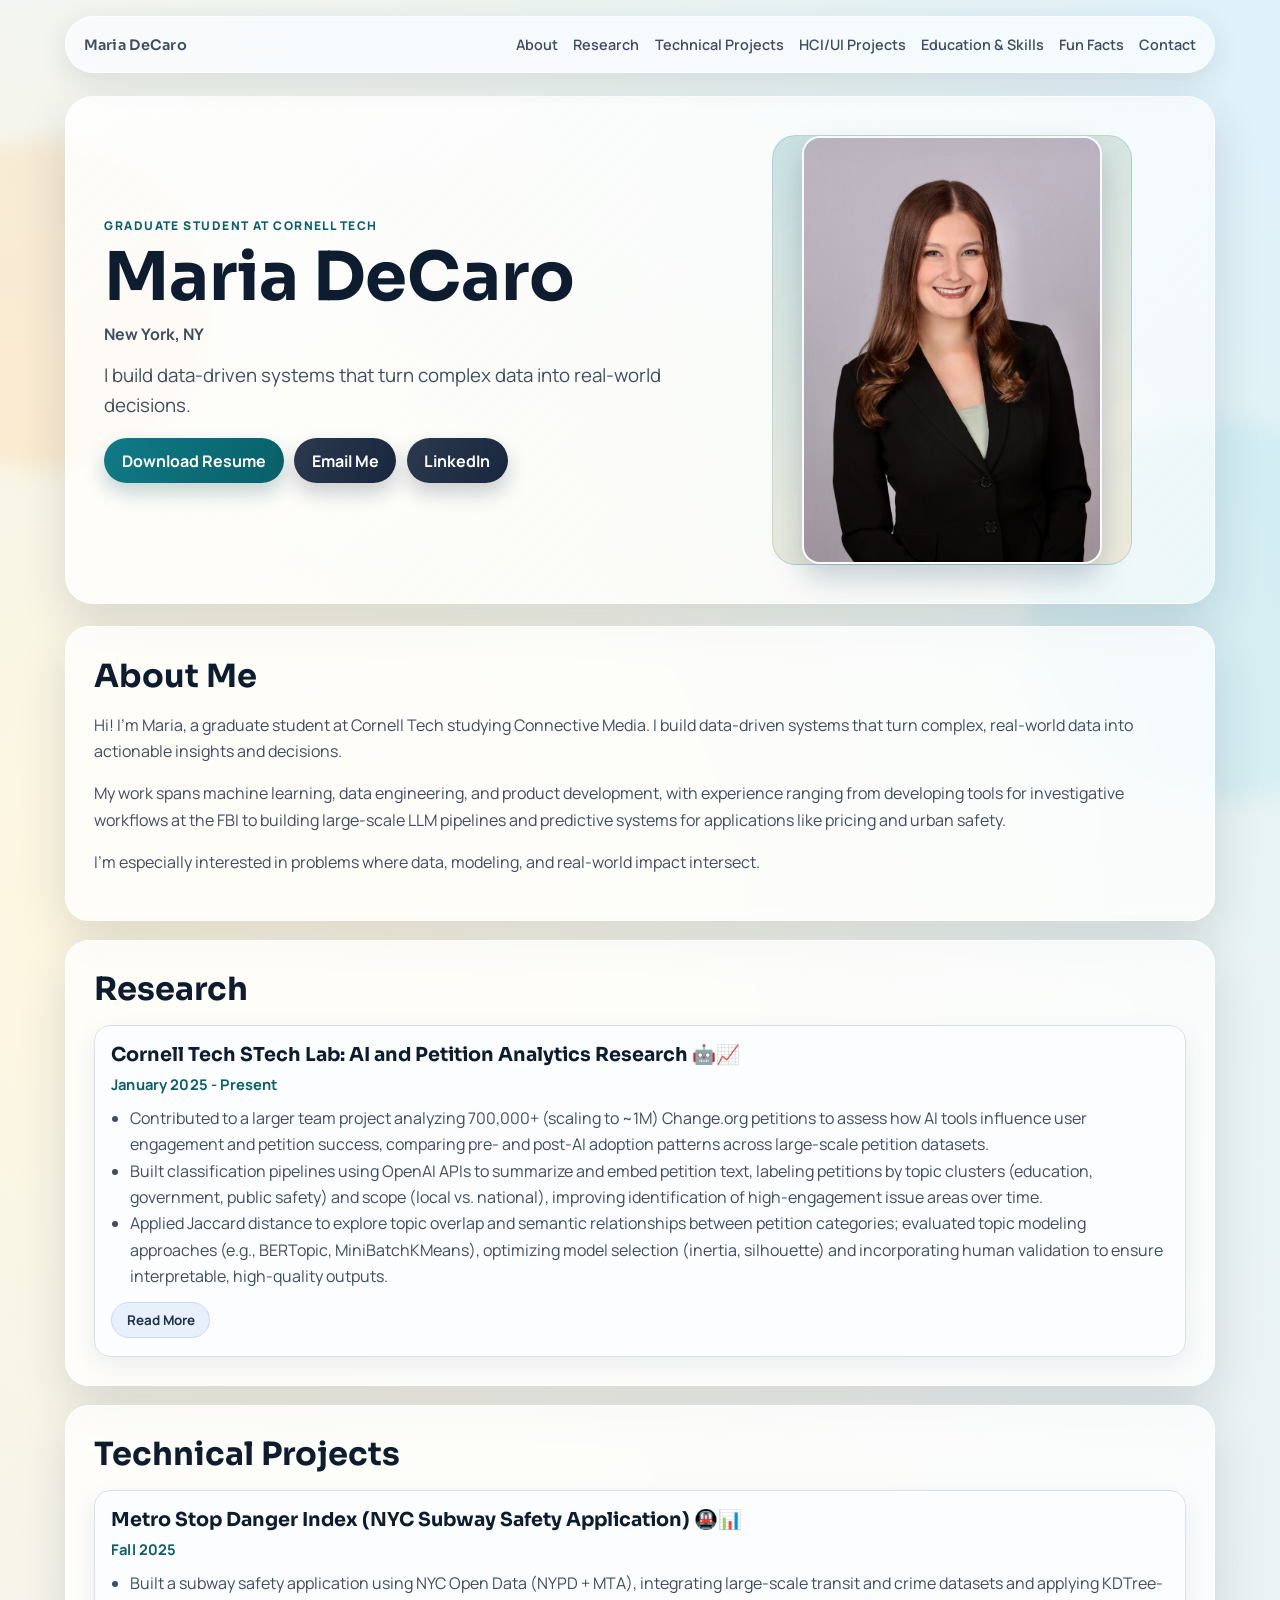
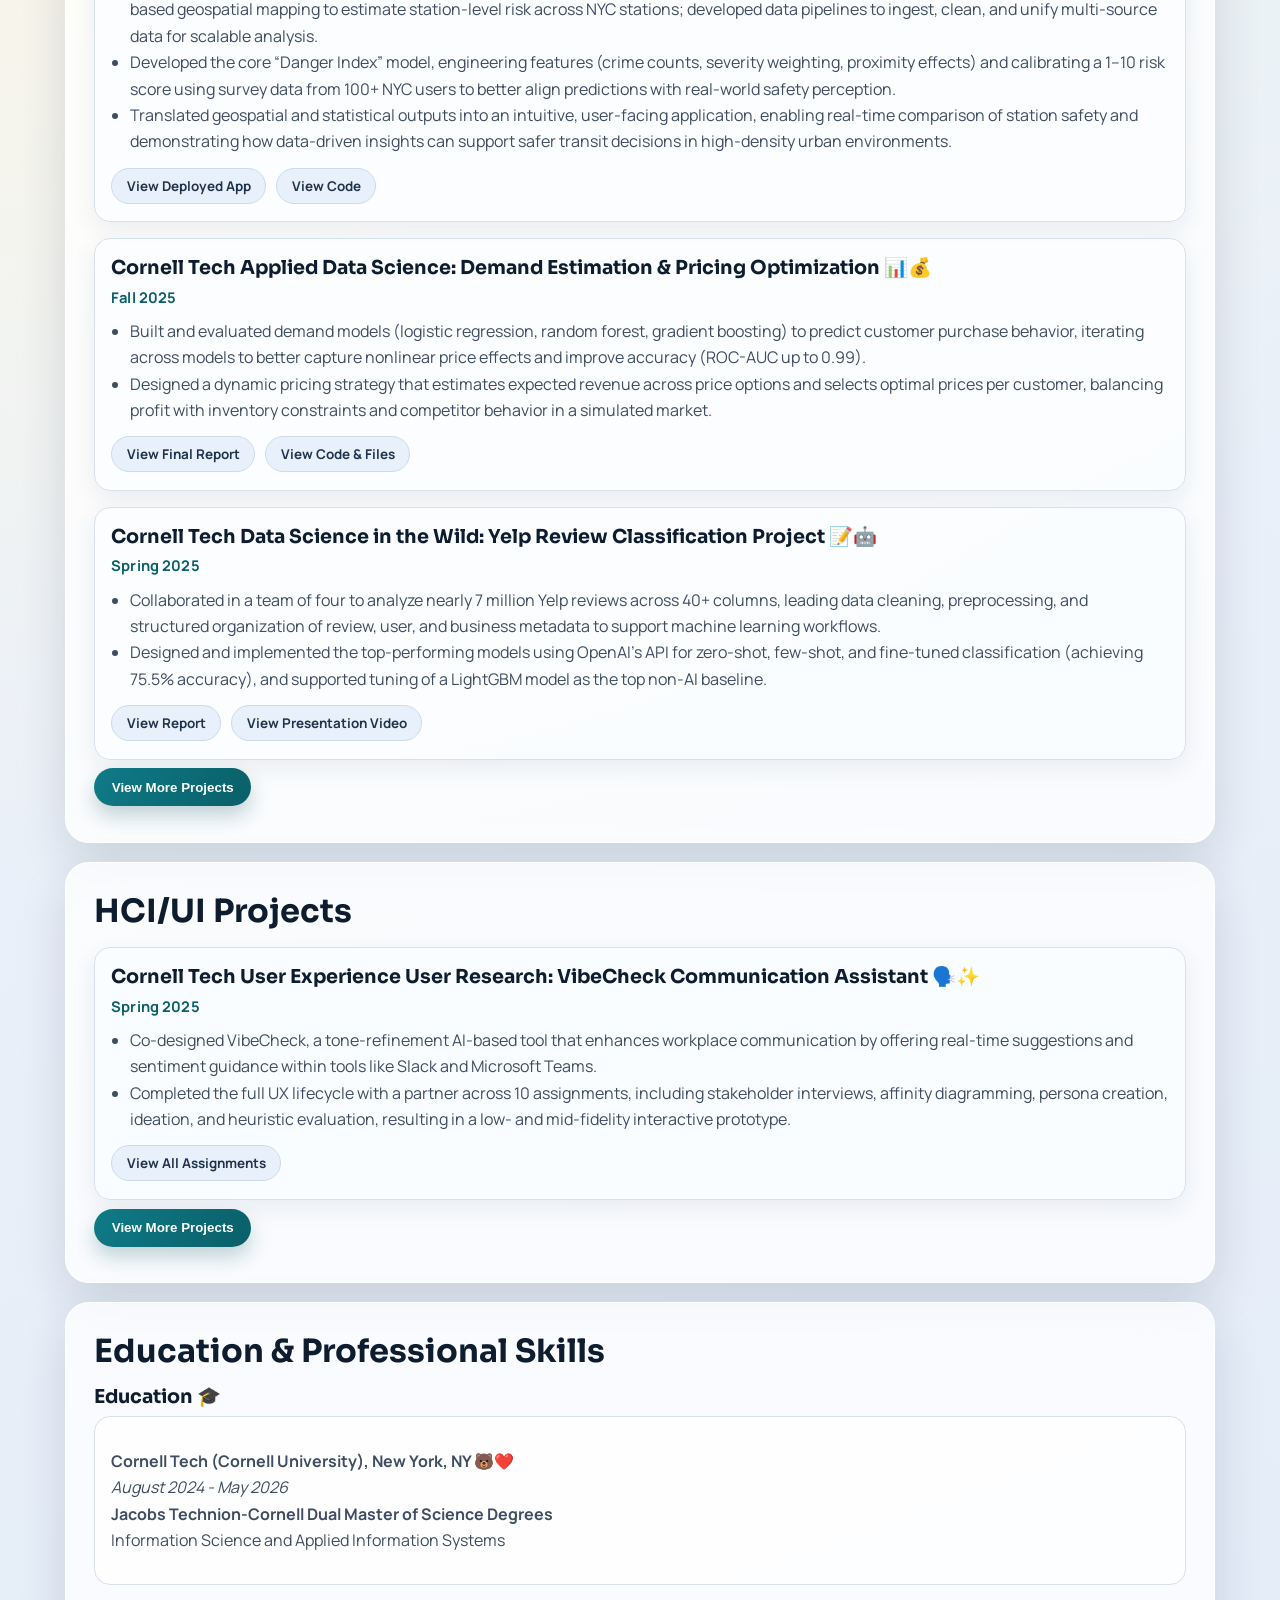
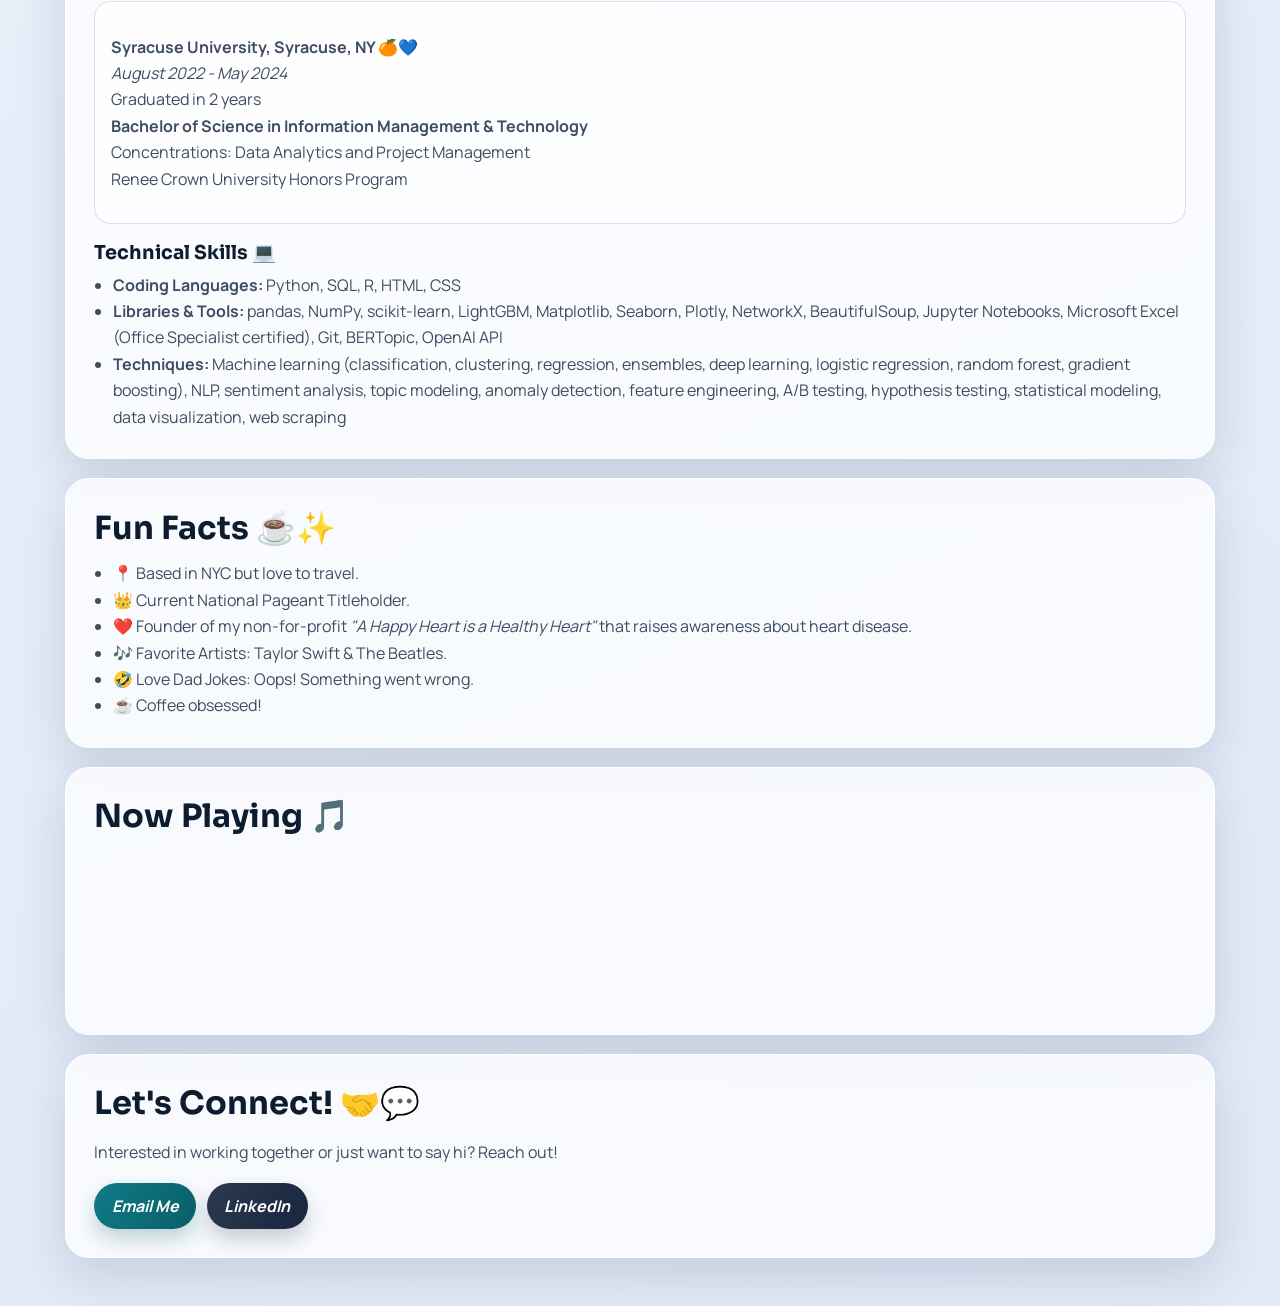
==== commit 003c02b7: "fixed spacing for the projects" ====
--- a/index.html
+++ b/index.html
@@ -83,7 +83,8 @@
 
         <section id="research" class="panel reveal">
             <h2>Research</h2>
-            <article class="project" id="petition-research">
+            <article class="project">
+                <div class="anchor-offset" id="petition-research"></div>
                 <h3><strong>Cornell Tech STech Lab:</strong> AI and Petition Analytics Research 🤖📈</h3>
                 <h4>January 2025 - Present</h4>
                 <ul>
@@ -99,7 +100,8 @@
 
         <section id="tech_projects" class="panel reveal">
             <h2>Technical Projects</h2>
-            <article class="project" id="metro-stop-danger-index">
+            <article class="project">
+                <div class="anchor-offset" id="metro-stop-danger-index"></div>
                 <h3><strong>Metro Stop Danger Index (NYC Subway Safety Application)</strong> 🚇📊</h3>
                 <h4>Fall 2025</h4>
                 <ul>
@@ -113,7 +115,8 @@
                 </div>
             </article>
 
-            <article class="project" id="pricing-optimization">
+            <article class="project">
+                <div class="anchor-offset" id="pricing-optimization"></div>
                 <h3><strong>Cornell Tech Applied Data Science:</strong> Demand Estimation &amp; Pricing Optimization 📊💰</h3>
                 <h4>Fall 2025</h4>
                 <ul>
@@ -126,7 +129,8 @@
                 </div>
             </article>
 
-                        <article class="project" id="yelp-classification">
+                        <article class="project">
+                <div class="anchor-offset" id="yelp-classification"></div>
                 <h3><strong>Cornell Tech Data Science in the Wild:</strong> Yelp Review Classification Project 📝🤖</h3>
                 <h4>Spring 2025</h4>
                 <ul>
@@ -143,7 +147,8 @@
                 <button id="view-more-tech-projects" class="btn">View More Projects</button>
             </div>
             <div id="more-tech-projects" class="hidden">
-                <article class="project" id="student-mental-health-sentiment">
+                <article class="project">
+                    <div class="anchor-offset" id="student-mental-health-sentiment"></div>
                     <h3><strong>Cornell Tech Applied Machine Learning:</strong> Sentiment Analysis and Student Mental Health Project 🧠📊</h3>
                     <h4>Fall 2024</h4>
                     <ul>
@@ -155,7 +160,8 @@
                     </div>
                 </article>
 
-                <article class="project" id="bluesky-giveaway-scams">
+                <article class="project">
+                    <div class="anchor-offset" id="bluesky-giveaway-scams"></div>
                     <h3>Cornell Tech Trust &amp; Safety: Labeling Giveaway Scams on Bluesky 🤖💸</h3>
                     <h4>Spring 2025</h4>
                     <ul>
@@ -168,7 +174,8 @@
                     </div>
                 </article>
 
-                <article class="project" id="tweet-sentiment-analysis">
+                <article class="project">
+                    <div class="anchor-offset" id="tweet-sentiment-analysis"></div>
                     <h3>Cornell Tech Applied Machine Learning: Sentiment Analysis on Tweets 🐦📊</h3>
                     <h4>Fall 2024</h4>
                     <ul>
@@ -181,7 +188,8 @@
                     </div>
                 </article>
 
-                <article class="project" id="nyc-algomatcher">
+                <article class="project">
+                    <div class="anchor-offset" id="nyc-algomatcher"></div>
                     <h3>Cornell Tech Building Start-Up Systems: NYC AlgoMatcher Website 🏙️🧠💻</h3>
                     <h4>Spring 2025</h4>
                     <ul>
@@ -195,7 +203,8 @@
                     </div>
                 </article>
 
-                <article class="project" id="loan-default-prediction">
+                <article class="project">
+                    <div class="anchor-offset" id="loan-default-prediction"></div>
                     <h3><strong>Syracuse University Data Mining:</strong> Applied Machine Learning Loan Default Prediction Models 💰📈</h3>
                     <h4>Spring 2024</h4>
                     <ul>
@@ -211,7 +220,8 @@
 
         <section id="hci_projects" class="panel reveal">
             <h2>HCI/UI Projects</h2>
-            <article class="project" id="vibecheck-communication-assistant">
+            <article class="project">
+                <div class="anchor-offset" id="vibecheck-communication-assistant"></div>
                 <h3><strong>Cornell Tech User Experience User Research:</strong> VibeCheck Communication Assistant 🗣️✨</h3>
                 <h4>Spring 2025</h4>
                 <ul>
@@ -227,7 +237,8 @@
                 <button id="view-more-hci-projects" class="btn">View More Projects</button>
             </div>
             <div id="more-hci-projects" class="hidden">
-                <article class="project" id="trip-tuner-product-design">
+                <article class="project">
+                    <div class="anchor-offset" id="trip-tuner-product-design"></div>
                     <h3><strong>Cornell Tech Human-Computer Interaction:</strong> Product Design Project 🎨📱</h3>
                     <h4>Fall 2024</h4>
                     <ul>
@@ -240,7 +251,8 @@
                     </div>
                 </article>
 
-                <article class="project" id="interview-bias-ai">
+                <article class="project">
+                    <div class="anchor-offset" id="interview-bias-ai"></div>
                     <h3>Cornell Tech Psychological and Social Aspects of Technology: Interview Bias and AI 🤖🗣️</h3>
                     <h4>Fall 2024</h4>
                     <ul>
--- a/css/style.css
+++ b/css/style.css
@@ -249,6 +249,15 @@
     box-shadow: 0 8px 24px rgba(23, 48, 84, 0.08);
 }
 
+.anchor-offset {
+    display: block;
+    position: relative;
+    top: -120px;
+    height: 0;
+    visibility: hidden;
+    pointer-events: none;
+}
+
 p,
 li {
     line-height: 1.65;
